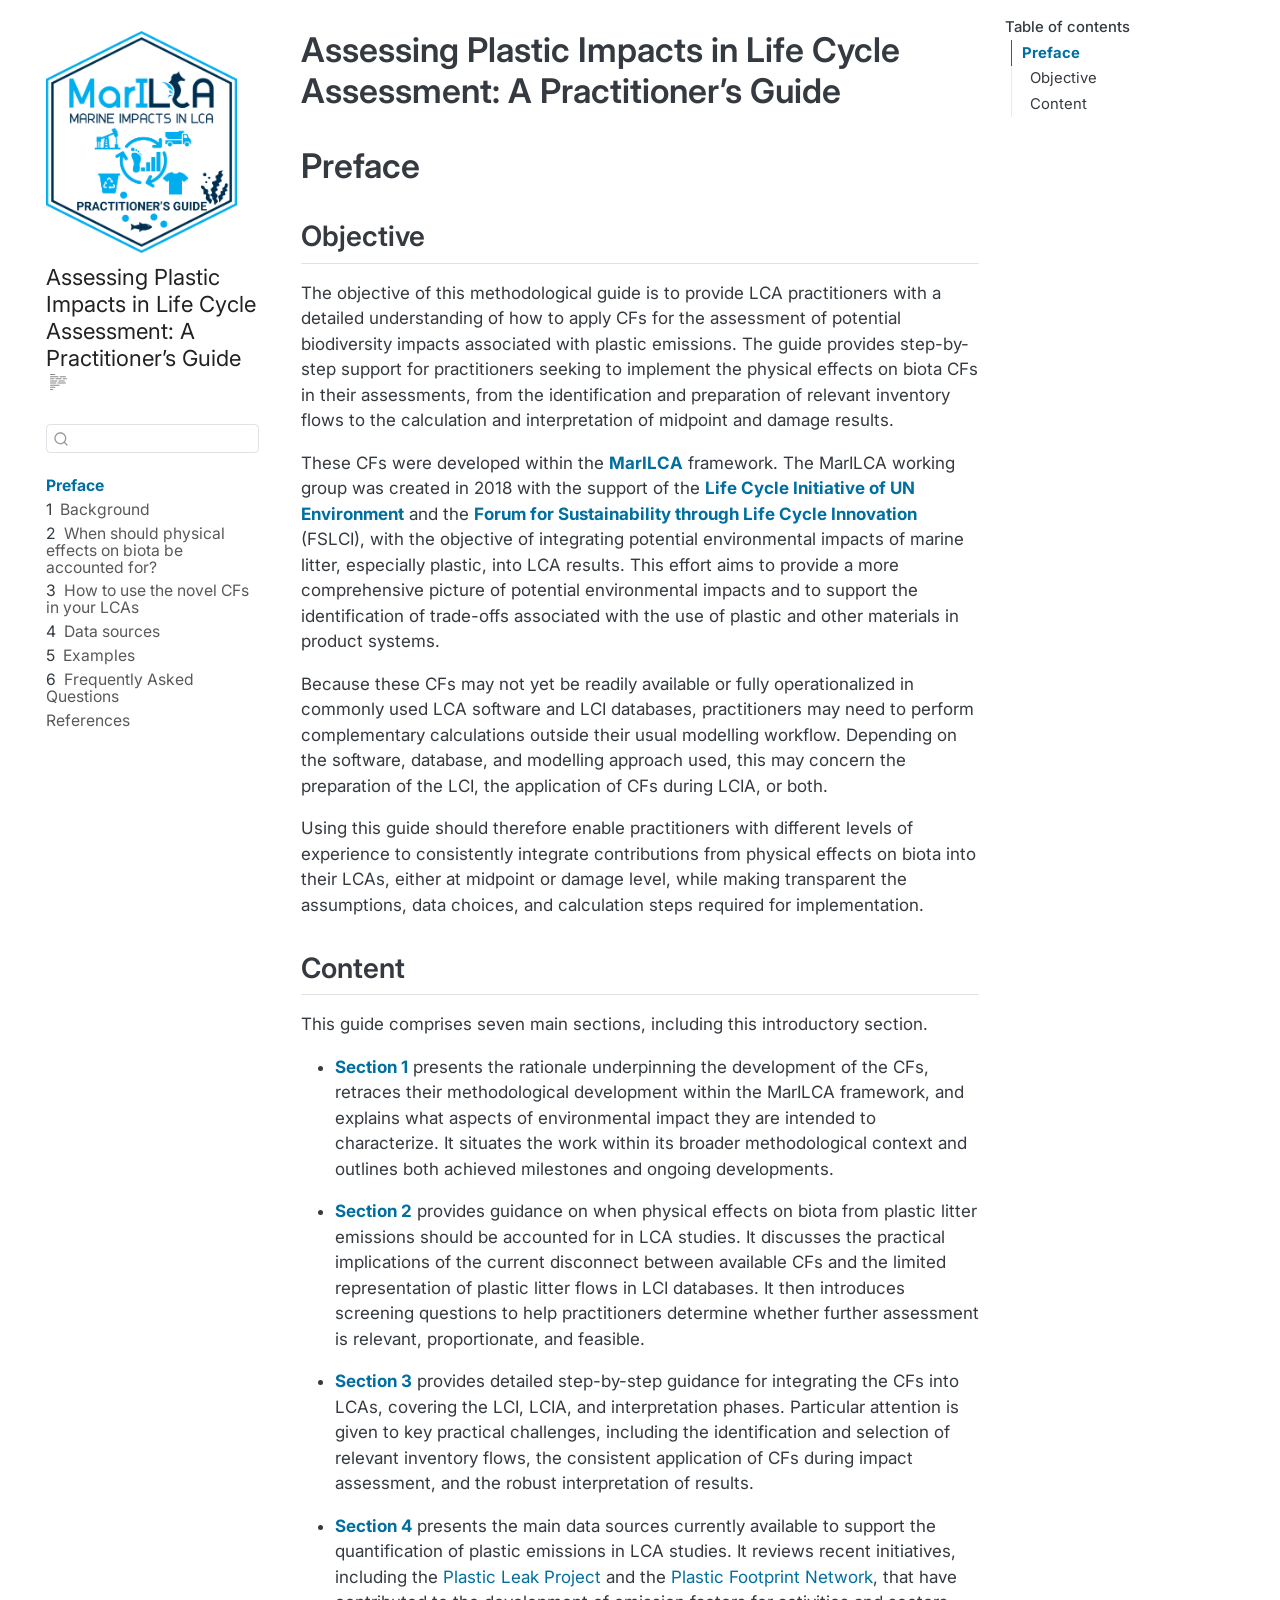
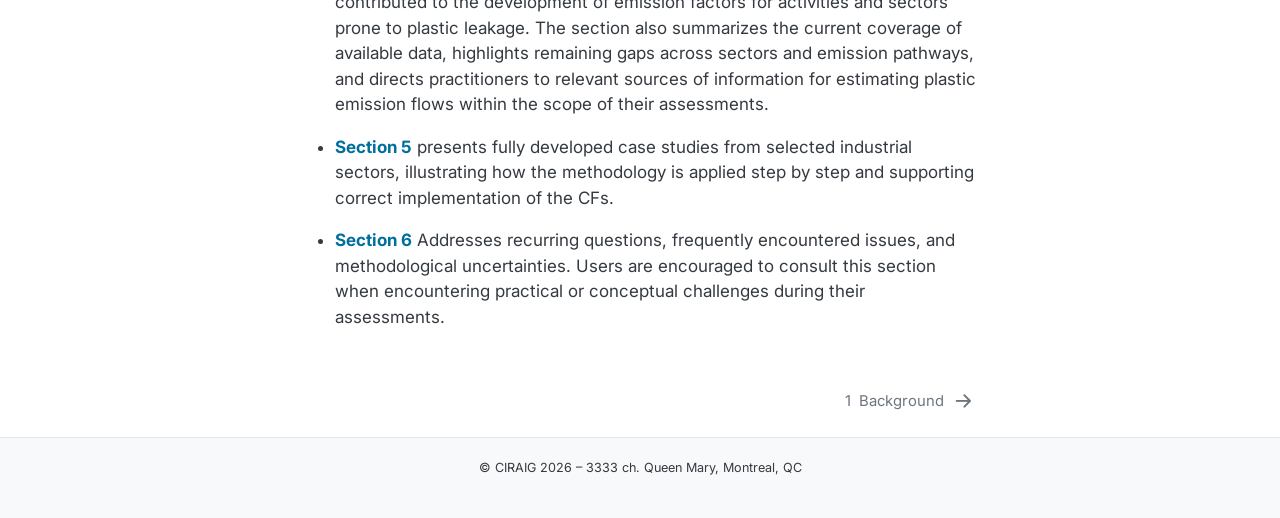
==== docs/index.html @ 3c53a524 "Add docs folder" ====
<!DOCTYPE html>
<html xmlns="http://www.w3.org/1999/xhtml" lang="en" xml:lang="en"><head>

<meta charset="utf-8">
<meta name="generator" content="quarto-1.9.35">

<meta name="viewport" content="width=device-width, initial-scale=1.0, user-scalable=yes">


<title>Assessing Plastic Impacts in Life Cycle Assessment: A Practitioner’s Guide</title>
<style>
/* Default styles provided by pandoc.
** See https://pandoc.org/MANUAL.html#variables-for-html for config info.
*/
code{white-space: pre-wrap;}
span.smallcaps{font-variant: small-caps;}
div.columns{display: flex; gap: min(4vw, 1.5em);}
div.column{flex: auto; overflow-x: auto;}
div.hanging-indent{margin-left: 1.5em; text-indent: -1.5em;}
ul.task-list{list-style: none;}
ul.task-list li input[type="checkbox"] {
  width: 0.8em;
  margin: 0 0.8em 0.2em -1em; /* quarto-specific, see https://github.com/quarto-dev/quarto-cli/issues/4556 */ 
  vertical-align: middle;
}
</style>


<script src="libs/quarto-nav/quarto-nav.js"></script>
<script src="libs/quarto-nav/headroom.min.js"></script>
<script src="libs/clipboard/clipboard.min.js"></script>
<script src="libs/quarto-search/autocomplete.umd.js"></script>
<script src="libs/quarto-search/fuse.min.js"></script>
<script src="libs/quarto-search/quarto-search.js"></script>
<meta name="quarto:offset" content="./">
<link href="./01_background.html" rel="next">
<script src="libs/quarto-html/quarto.js" type="module"></script>
<script src="libs/quarto-html/tabsets/tabsets.js" type="module"></script>
<script src="libs/quarto-html/popper.min.js"></script>
<script src="libs/quarto-html/tippy.umd.min.js"></script>
<script src="libs/quarto-html/anchor.min.js"></script>
<link href="libs/quarto-html/tippy.css" rel="stylesheet">
<link href="libs/quarto-html/quarto-syntax-highlighting-46f66b053e56abd73bb6e954d61a315b.css" rel="stylesheet" id="quarto-text-highlighting-styles">
<script src="libs/bootstrap/bootstrap.min.js"></script>
<link href="libs/bootstrap/bootstrap-icons.css" rel="stylesheet">
<link href="libs/bootstrap/bootstrap-1c9137b7b1c0320e377730bf2be1742e.min.css" rel="stylesheet" append-hash="true" id="quarto-bootstrap" data-mode="light">
<script id="quarto-search-options" type="application/json">{
  "location": "sidebar",
  "copy-button": false,
  "collapse-after": 3,
  "panel-placement": "start",
  "type": "textbox",
  "limit": 50,
  "keyboard-shortcut": [
    "f",
    "/",
    "s"
  ],
  "show-item-context": false,
  "language": {
    "search-no-results-text": "No results",
    "search-matching-documents-text": "matching documents",
    "search-copy-link-title": "Copy link to search",
    "search-hide-matches-text": "Hide additional matches",
    "search-more-match-text": "more match in this document",
    "search-more-matches-text": "more matches in this document",
    "search-clear-button-title": "Clear",
    "search-text-placeholder": "",
    "search-detached-cancel-button-title": "Cancel",
    "search-submit-button-title": "Submit",
    "search-label": "Search"
  }
}</script>
<link rel="stylesheet" href="https://fonts.googleapis.com/css2?family=Material+Symbols+Outlined">


<link rel="stylesheet" href="resources/custom_style.css">
</head>

<body class="nav-sidebar floating quarto-light">

<div id="quarto-search-results"></div>
  <header id="quarto-header" class="headroom fixed-top">
  <nav class="quarto-secondary-nav">
    <div class="container-fluid d-flex">
      <button type="button" class="quarto-btn-toggle btn" data-bs-toggle="collapse" role="button" data-bs-target=".quarto-sidebar-collapse-item" aria-controls="quarto-sidebar" aria-expanded="false" aria-label="Toggle sidebar navigation" onclick="if (window.quartoToggleHeadroom) { window.quartoToggleHeadroom(); }">
        <i class="bi bi-layout-text-sidebar-reverse"></i>
      </button>
        <nav class="quarto-page-breadcrumbs" aria-label="breadcrumb"><ol class="breadcrumb"><li class="breadcrumb-item"><a href="./index.html">Preface</a></li></ol></nav>
        <a class="flex-grow-1" role="navigation" data-bs-toggle="collapse" data-bs-target=".quarto-sidebar-collapse-item" aria-controls="quarto-sidebar" aria-expanded="false" aria-label="Toggle sidebar navigation" onclick="if (window.quartoToggleHeadroom) { window.quartoToggleHeadroom(); }">      
        </a>
      <button type="button" class="btn quarto-search-button" aria-label="Search" onclick="window.quartoOpenSearch();">
        <i class="bi bi-search"></i>
      </button>
    </div>
  </nav>
</header>
<!-- content -->
<div id="quarto-content" class="quarto-container page-columns page-rows-contents page-layout-article">
<!-- sidebar -->
  <nav id="quarto-sidebar" class="sidebar collapse collapse-horizontal quarto-sidebar-collapse-item sidebar-navigation floating overflow-auto">
    <div class="pt-lg-2 mt-2 text-left sidebar-header sidebar-header-stacked">
      <a href="./index.html" class="sidebar-logo-link">
      <img src="././resources/figures/guide_logo.png" alt="" class="sidebar-logo light-content py-0 d-lg-inline d-none">
      <img src="././resources/figures/guide_logo.png" alt="" class="sidebar-logo dark-content py-0 d-lg-inline d-none">
      </a>
    <div class="sidebar-title mb-0 py-0">
      <a href="./">Assessing Plastic Impacts in Life Cycle Assessment: A Practitioner’s Guide</a> 
        <div class="sidebar-tools-main">
  <a href="" class="quarto-reader-toggle quarto-navigation-tool px-1" onclick="window.quartoToggleReader(); return false;" title="Toggle reader mode">
  <div class="quarto-reader-toggle-btn">
  <i class="bi"></i>
  </div>
</a>
</div>
    </div>
      </div>
        <div class="mt-2 flex-shrink-0 align-items-center">
        <div class="sidebar-search">
        <div id="quarto-search" class="" title="Search"></div>
        </div>
        </div>
    <div class="sidebar-menu-container"> 
    <ul class="list-unstyled mt-1">
        <li class="sidebar-item">
  <div class="sidebar-item-container"> 
  <a href="./index.html" class="sidebar-item-text sidebar-link active">
 <span class="menu-text">Preface</span></a>
  </div>
</li>
        <li class="sidebar-item">
  <div class="sidebar-item-container"> 
  <a href="./01_background.html" class="sidebar-item-text sidebar-link">
 <span class="menu-text"><span class="chapter-number">1</span>&nbsp; <span class="chapter-title">Background</span></span></a>
  </div>
</li>
        <li class="sidebar-item">
  <div class="sidebar-item-container"> 
  <a href="./02_physical-effects-on-biota-decision.html" class="sidebar-item-text sidebar-link">
 <span class="menu-text"><span class="chapter-number">2</span>&nbsp; <span class="chapter-title">When should physical effects on biota be accounted for?</span></span></a>
  </div>
</li>
        <li class="sidebar-item">
  <div class="sidebar-item-container"> 
  <a href="./03_applying-cfs-in-lca.html" class="sidebar-item-text sidebar-link">
 <span class="menu-text"><span class="chapter-number">3</span>&nbsp; <span class="chapter-title">How to use the novel CFs in your LCAs</span></span></a>
  </div>
</li>
        <li class="sidebar-item">
  <div class="sidebar-item-container"> 
  <a href="./04_data_sources.html" class="sidebar-item-text sidebar-link">
 <span class="menu-text"><span class="chapter-number">4</span>&nbsp; <span class="chapter-title">Data sources</span></span></a>
  </div>
</li>
        <li class="sidebar-item">
  <div class="sidebar-item-container"> 
  <a href="./05_examples.html" class="sidebar-item-text sidebar-link">
 <span class="menu-text"><span class="chapter-number">5</span>&nbsp; <span class="chapter-title">Examples</span></span></a>
  </div>
</li>
        <li class="sidebar-item">
  <div class="sidebar-item-container"> 
  <a href="./06_faq.html" class="sidebar-item-text sidebar-link">
 <span class="menu-text"><span class="chapter-number">6</span>&nbsp; <span class="chapter-title">Frequently Asked Questions</span></span></a>
  </div>
</li>
        <li class="sidebar-item">
  <div class="sidebar-item-container"> 
  <a href="./references.html" class="sidebar-item-text sidebar-link">
 <span class="menu-text">References</span></a>
  </div>
</li>
    </ul>
    </div>
</nav>
<div id="quarto-sidebar-glass" class="quarto-sidebar-collapse-item" data-bs-toggle="collapse" data-bs-target=".quarto-sidebar-collapse-item"></div>
<!-- margin-sidebar -->
    <div id="quarto-margin-sidebar" class="sidebar margin-sidebar">
        <nav id="TOC" role="doc-toc" class="toc-active">
    <h2 id="toc-title">Table of contents</h2>
   
  <ul>
  <li><a href="#preface" id="toc-preface" class="nav-link active" data-scroll-target="#preface">Preface</a>
  <ul>
  <li><a href="#objective" id="toc-objective" class="nav-link" data-scroll-target="#objective">Objective</a></li>
  <li><a href="#content" id="toc-content" class="nav-link" data-scroll-target="#content">Content</a></li>
  </ul></li>
  </ul>
</nav>
    </div>
<!-- main -->
<main class="content" id="quarto-document-content">

<header id="title-block-header" class="quarto-title-block default">
<div class="quarto-title">
<h1 class="title">Assessing Plastic Impacts in Life Cycle Assessment: A Practitioner’s Guide</h1>
</div>



<div class="quarto-title-meta">

    
  
    
  </div>
  


</header>


<section id="preface" class="level1 unnumbered">
<h1 class="unnumbered">Preface</h1>
<section id="objective" class="level2 unnumbered">
<h2 class="unnumbered anchored" data-anchor-id="objective">Objective</h2>
<p>The objective of this methodological guide is to provide LCA practitioners with a detailed understanding of how to apply CFs for the assessment of potential biodiversity impacts associated with plastic emissions. The guide provides step-by-step support for practitioners seeking to implement the physical effects on biota CFs in their assessments, from the identification and preparation of relevant inventory flows to the calculation and interpretation of midpoint and damage results.</p>
<p>These CFs were developed within the <a href="https://marilca.org/" target="_blank"><strong>MarILCA</strong></a> framework. The MarILCA working group was created in 2018 with the support of the <a href="https://www.lifecycleinitiative.org/" target="_blank"><strong>Life Cycle Initiative of UN Environment</strong></a> and the <a href="https://fslci.org/" target="_blank"><strong>Forum for Sustainability through Life Cycle Innovation</strong></a> (FSLCI), with the objective of integrating potential environmental impacts of marine litter, especially plastic, into LCA results. This effort aims to provide a more comprehensive picture of potential environmental impacts and to support the identification of trade-offs associated with the use of plastic and other materials in product systems.</p>
<p>Because these CFs may not yet be readily available or fully operationalized in commonly used LCA software and LCI databases, practitioners may need to perform complementary calculations outside their usual modelling workflow. Depending on the software, database, and modelling approach used, this may concern the preparation of the LCI, the application of CFs during LCIA, or both.</p>
<p>Using this guide should therefore enable practitioners with different levels of experience to consistently integrate contributions from physical effects on biota into their LCAs, either at midpoint or damage level, while making transparent the assumptions, data choices, and calculation steps required for implementation.</p>
</section>
<section id="content" class="level2 unnumbered">
<h2 class="unnumbered anchored" data-anchor-id="content">Content</h2>
<p>This guide comprises seven main sections, including this introductory section.</p>
<ul>
<li><p><a href="./01_background.html#sec-background-main"><strong>Section 1</strong></a> presents the rationale underpinning the development of the CFs, retraces their methodological development within the MarILCA framework, and explains what aspects of environmental impact they are intended to characterize. It situates the work within its broader methodological context and outlines both achieved milestones and ongoing developments.</p></li>
<li><p><a href="./02_physical-effects-on-biota-decision.html#sec-cf-decision-tree"><strong>Section 2</strong></a> provides guidance on when physical effects on biota from plastic litter emissions should be accounted for in LCA studies. It discusses the practical implications of the current disconnect between available CFs and the limited representation of plastic litter flows in LCI databases. It then introduces screening questions to help practitioners determine whether further assessment is relevant, proportionate, and feasible.</p></li>
<li><p><a href="./03_applying-cfs-in-lca.html#sec-using-cfs"><strong>Section 3</strong></a> provides detailed step-by-step guidance for integrating the CFs into LCAs, covering the LCI, LCIA, and interpretation phases. Particular attention is given to key practical challenges, including the identification and selection of relevant inventory flows, the consistent application of CFs during impact assessment, and the robust interpretation of results.</p></li>
<li><p><a href="./04_data_sources.html#sec-data-sources"><strong>Section 4</strong></a> presents the main data sources currently available to support the quantification of plastic emissions in LCA studies. It reviews recent initiatives, including the <a href="https://quantis.com/services-solutions/consortium-building-and-management/plastic-leakage-project/" target="_blank">Plastic Leak Project</a> and the <a href="https://www.plasticfootprint.earth/" target="_blank">Plastic Footprint Network</a>, that have contributed to the development of emission factors for activities and sectors prone to plastic leakage. The section also summarizes the current coverage of available data, highlights remaining gaps across sectors and emission pathways, and directs practitioners to relevant sources of information for estimating plastic emission flows within the scope of their assessments.</p></li>
<li><p><a href="./05_examples.html#sec-examples"><strong>Section 5</strong></a> presents fully developed case studies from selected industrial sectors, illustrating how the methodology is applied step by step and supporting correct implementation of the CFs.</p></li>
<li><p><a href="./06_faq.html#sec-faq"><strong>Section 6</strong></a> Addresses recurring questions, frequently encountered issues, and methodological uncertainties. Users are encouraged to consult this section when encountering practical or conceptual challenges during their assessments.</p></li>
</ul>


</section>
</section>

</main> <!-- /main -->
<script id="quarto-html-after-body" type="application/javascript">
  window.document.addEventListener("DOMContentLoaded", function (event) {
    const icon = "";
    const anchorJS = new window.AnchorJS();
    anchorJS.options = {
      placement: 'right',
      icon: icon
    };
    anchorJS.add('.anchored');
    const isCodeAnnotation = (el) => {
      for (const clz of el.classList) {
        if (clz.startsWith('code-annotation-')) {                     
          return true;
        }
      }
      return false;
    }
    const onCopySuccess = function(e) {
      // button target
      const button = e.trigger;
      // don't keep focus
      button.blur();
      // flash "checked"
      button.classList.add('code-copy-button-checked');
      var currentTitle = button.getAttribute("title");
      button.setAttribute("title", "Copied!");
      let tooltip;
      if (window.bootstrap) {
        button.setAttribute("data-bs-toggle", "tooltip");
        button.setAttribute("data-bs-placement", "left");
        button.setAttribute("data-bs-title", "Copied!");
        tooltip = new bootstrap.Tooltip(button, 
          { trigger: "manual", 
            customClass: "code-copy-button-tooltip",
            offset: [0, -8]});
        tooltip.show();    
      }
      setTimeout(function() {
        if (tooltip) {
          tooltip.hide();
          button.removeAttribute("data-bs-title");
          button.removeAttribute("data-bs-toggle");
          button.removeAttribute("data-bs-placement");
        }
        button.setAttribute("title", currentTitle);
        button.classList.remove('code-copy-button-checked');
      }, 1000);
      // clear code selection
      e.clearSelection();
    }
    const getTextToCopy = function(trigger) {
      const outerScaffold = trigger.parentElement.cloneNode(true);
      const codeEl = outerScaffold.querySelector('code');
      for (const childEl of codeEl.children) {
        if (isCodeAnnotation(childEl)) {
          childEl.remove();
        }
      }
      return codeEl.innerText;
    }
    const clipboard = new window.ClipboardJS('.code-copy-button:not([data-in-quarto-modal])', {
      text: getTextToCopy
    });
    clipboard.on('success', onCopySuccess);
    if (window.document.getElementById('quarto-embedded-source-code-modal')) {
      const clipboardModal = new window.ClipboardJS('.code-copy-button[data-in-quarto-modal]', {
        text: getTextToCopy,
        container: window.document.getElementById('quarto-embedded-source-code-modal')
      });
      clipboardModal.on('success', onCopySuccess);
    }
      var localhostRegex = new RegExp(/^(?:http|https):\/\/localhost\:?[0-9]*\//);
      var mailtoRegex = new RegExp(/^mailto:/);
        var filterRegex = new RegExp('/' + window.location.host + '/');
      var isInternal = (href) => {
          return filterRegex.test(href) || localhostRegex.test(href) || mailtoRegex.test(href);
      }
      // Inspect non-navigation links and adorn them if external
     var links = window.document.querySelectorAll('a[href]:not(.nav-link):not(.navbar-brand):not(.toc-action):not(.sidebar-link):not(.sidebar-item-toggle):not(.pagination-link):not(.no-external):not([aria-hidden]):not(.dropdown-item):not(.quarto-navigation-tool):not(.about-link)');
      for (var i=0; i<links.length; i++) {
        const link = links[i];
        if (!isInternal(link.href)) {
          // undo the damage that might have been done by quarto-nav.js in the case of
          // links that we want to consider external
          if (link.dataset.originalHref !== undefined) {
            link.href = link.dataset.originalHref;
          }
        }
      }
    function tippyHover(el, contentFn, onTriggerFn, onUntriggerFn) {
      const config = {
        allowHTML: true,
        maxWidth: 500,
        delay: 100,
        arrow: false,
        appendTo: function(el) {
            return el.parentElement;
        },
        interactive: true,
        interactiveBorder: 10,
        theme: 'quarto',
        placement: 'bottom-start',
      };
      if (contentFn) {
        config.content = contentFn;
      }
      if (onTriggerFn) {
        config.onTrigger = onTriggerFn;
      }
      if (onUntriggerFn) {
        config.onUntrigger = onUntriggerFn;
      }
      window.tippy(el, config); 
    }
    const noterefs = window.document.querySelectorAll('a[role="doc-noteref"]');
    for (var i=0; i<noterefs.length; i++) {
      const ref = noterefs[i];
      tippyHover(ref, function() {
        // use id or data attribute instead here
        let href = ref.getAttribute('data-footnote-href') || ref.getAttribute('href');
        try { href = new URL(href).hash; } catch {}
        const id = href.replace(/^#\/?/, "");
        const note = window.document.getElementById(id);
        if (note) {
          return note.innerHTML;
        } else {
          return "";
        }
      });
    }
    const xrefs = window.document.querySelectorAll('a.quarto-xref');
    const processXRef = (id, note) => {
      // Strip column container classes
      const stripColumnClz = (el) => {
        el.classList.remove("page-full", "page-columns");
        if (el.children) {
          for (const child of el.children) {
            stripColumnClz(child);
          }
        }
      }
      stripColumnClz(note)
      if (id === null || id.startsWith('sec-')) {
        // Special case sections, only their first couple elements
        const container = document.createElement("div");
        if (note.children && note.children.length > 2) {
          container.appendChild(note.children[0].cloneNode(true));
          for (let i = 1; i < note.children.length; i++) {
            const child = note.children[i];
            if (child.tagName === "P" && child.innerText === "") {
              continue;
            } else {
              container.appendChild(child.cloneNode(true));
              break;
            }
          }
          if (window.Quarto?.typesetMath) {
            window.Quarto.typesetMath(container);
          }
          return container.innerHTML
        } else {
          if (window.Quarto?.typesetMath) {
            window.Quarto.typesetMath(note);
          }
          return note.innerHTML;
        }
      } else {
        // Remove any anchor links if they are present
        const anchorLink = note.querySelector('a.anchorjs-link');
        if (anchorLink) {
          anchorLink.remove();
        }
        if (window.Quarto?.typesetMath) {
          window.Quarto.typesetMath(note);
        }
        if (note.classList.contains("callout")) {
          return note.outerHTML;
        } else {
          return note.innerHTML;
        }
      }
    }
    for (var i=0; i<xrefs.length; i++) {
      const xref = xrefs[i];
      tippyHover(xref, undefined, function(instance) {
        instance.disable();
        let url = xref.getAttribute('href');
        let hash = undefined; 
        if (url.startsWith('#')) {
          hash = url;
        } else {
          try { hash = new URL(url).hash; } catch {}
        }
        if (hash) {
          const id = hash.replace(/^#\/?/, "");
          const note = window.document.getElementById(id);
          if (note !== null) {
            try {
              const html = processXRef(id, note.cloneNode(true));
              instance.setContent(html);
            } finally {
              instance.enable();
              instance.show();
            }
          } else {
            // See if we can fetch this
            fetch(url.split('#')[0])
            .then(res => res.text())
            .then(html => {
              const parser = new DOMParser();
              const htmlDoc = parser.parseFromString(html, "text/html");
              const note = htmlDoc.getElementById(id);
              if (note !== null) {
                const html = processXRef(id, note);
                instance.setContent(html);
              } 
            }).finally(() => {
              instance.enable();
              instance.show();
            });
          }
        } else {
          // See if we can fetch a full url (with no hash to target)
          // This is a special case and we should probably do some content thinning / targeting
          fetch(url)
          .then(res => res.text())
          .then(html => {
            const parser = new DOMParser();
            const htmlDoc = parser.parseFromString(html, "text/html");
            const note = htmlDoc.querySelector('main.content');
            if (note !== null) {
              // This should only happen for chapter cross references
              // (since there is no id in the URL)
              // remove the first header
              if (note.children.length > 0 && note.children[0].tagName === "HEADER") {
                note.children[0].remove();
              }
              const html = processXRef(null, note);
              instance.setContent(html);
            } 
          }).finally(() => {
            instance.enable();
            instance.show();
          });
        }
      }, function(instance) {
      });
    }
        let selectedAnnoteEl;
        const selectorForAnnotation = ( cell, annotation) => {
          let cellAttr = 'data-code-cell="' + cell + '"';
          let lineAttr = 'data-code-annotation="' +  annotation + '"';
          const selector = 'span[' + cellAttr + '][' + lineAttr + ']';
          return selector;
        }
        const selectCodeLines = (annoteEl) => {
          const doc = window.document;
          const targetCell = annoteEl.getAttribute("data-target-cell");
          const targetAnnotation = annoteEl.getAttribute("data-target-annotation");
          const annoteSpan = window.document.querySelector(selectorForAnnotation(targetCell, targetAnnotation));
          const lines = annoteSpan.getAttribute("data-code-lines").split(",");
          const lineIds = lines.map((line) => {
            return targetCell + "-" + line;
          })
          let top = null;
          let height = null;
          let parent = null;
          if (lineIds.length > 0) {
              //compute the position of the single el (top and bottom and make a div)
              const el = window.document.getElementById(lineIds[0]);
              top = el.offsetTop;
              height = el.offsetHeight;
              parent = el.parentElement.parentElement;
            if (lineIds.length > 1) {
              const lastEl = window.document.getElementById(lineIds[lineIds.length - 1]);
              const bottom = lastEl.offsetTop + lastEl.offsetHeight;
              height = bottom - top;
            }
            if (top !== null && height !== null && parent !== null) {
              // cook up a div (if necessary) and position it 
              let div = window.document.getElementById("code-annotation-line-highlight");
              if (div === null) {
                div = window.document.createElement("div");
                div.setAttribute("id", "code-annotation-line-highlight");
                div.style.position = 'absolute';
                parent.appendChild(div);
              }
              div.style.top = top - 2 + "px";
              div.style.height = height + 4 + "px";
              div.style.left = 0;
              let gutterDiv = window.document.getElementById("code-annotation-line-highlight-gutter");
              if (gutterDiv === null) {
                gutterDiv = window.document.createElement("div");
                gutterDiv.setAttribute("id", "code-annotation-line-highlight-gutter");
                gutterDiv.style.position = 'absolute';
                const codeCell = window.document.getElementById(targetCell);
                const gutter = codeCell.querySelector('.code-annotation-gutter');
                gutter.appendChild(gutterDiv);
              }
              gutterDiv.style.top = top - 2 + "px";
              gutterDiv.style.height = height + 4 + "px";
            }
            selectedAnnoteEl = annoteEl;
          }
        };
        const unselectCodeLines = () => {
          const elementsIds = ["code-annotation-line-highlight", "code-annotation-line-highlight-gutter"];
          elementsIds.forEach((elId) => {
            const div = window.document.getElementById(elId);
            if (div) {
              div.remove();
            }
          });
          selectedAnnoteEl = undefined;
        };
          // Handle positioning of the toggle
      window.addEventListener(
        "resize",
        throttle(() => {
          elRect = undefined;
          if (selectedAnnoteEl) {
            selectCodeLines(selectedAnnoteEl);
          }
        }, 10)
      );
      function throttle(fn, ms) {
      let throttle = false;
      let timer;
        return (...args) => {
          if(!throttle) { // first call gets through
              fn.apply(this, args);
              throttle = true;
          } else { // all the others get throttled
              if(timer) clearTimeout(timer); // cancel #2
              timer = setTimeout(() => {
                fn.apply(this, args);
                timer = throttle = false;
              }, ms);
          }
        };
      }
        // Attach click handler to the DT
        const annoteDls = window.document.querySelectorAll('dt[data-target-cell]');
        for (const annoteDlNode of annoteDls) {
          annoteDlNode.addEventListener('click', (event) => {
            const clickedEl = event.target;
            if (clickedEl !== selectedAnnoteEl) {
              unselectCodeLines();
              const activeEl = window.document.querySelector('dt[data-target-cell].code-annotation-active');
              if (activeEl) {
                activeEl.classList.remove('code-annotation-active');
              }
              selectCodeLines(clickedEl);
              clickedEl.classList.add('code-annotation-active');
            } else {
              // Unselect the line
              unselectCodeLines();
              clickedEl.classList.remove('code-annotation-active');
            }
          });
        }
    const findCites = (el) => {
      const parentEl = el.parentElement;
      if (parentEl) {
        const cites = parentEl.dataset.cites;
        if (cites) {
          return {
            el,
            cites: cites.split(' ')
          };
        } else {
          return findCites(el.parentElement)
        }
      } else {
        return undefined;
      }
    };
    var bibliorefs = window.document.querySelectorAll('a[role="doc-biblioref"]');
    for (var i=0; i<bibliorefs.length; i++) {
      const ref = bibliorefs[i];
      const citeInfo = findCites(ref);
      if (citeInfo) {
        tippyHover(citeInfo.el, function() {
          var popup = window.document.createElement('div');
          citeInfo.cites.forEach(function(cite) {
            var citeDiv = window.document.createElement('div');
            citeDiv.classList.add('hanging-indent');
            citeDiv.classList.add('csl-entry');
            var biblioDiv = window.document.getElementById('ref-' + cite);
            if (biblioDiv) {
              citeDiv.innerHTML = biblioDiv.innerHTML;
            }
            popup.appendChild(citeDiv);
          });
          return popup.innerHTML;
        });
      }
    }
  });
  </script>
<nav class="page-navigation">
  <div class="nav-page nav-page-previous">
  </div>
  <div class="nav-page nav-page-next">
      <a href="./01_background.html" class="pagination-link" aria-label="Background">
        <span class="nav-page-text"><span class="chapter-number">1</span>&nbsp; <span class="chapter-title">Background</span></span> <i class="bi bi-arrow-right-short"></i>
      </a>
  </div>
</nav>
</div> <!-- /content -->
<footer class="footer">
  <div class="nav-footer">
    <div class="nav-footer-left">
      &nbsp;
    </div>   
    <div class="nav-footer-center">
<p>© CIRAIG 2026 – 3333 ch.&nbsp;Queen Mary, Montreal, QC</p>
</div>
    <div class="nav-footer-right">
      &nbsp;
    </div>
  </div>
</footer>




</body></html>
---- docs/libs/quarto-html/tippy.css ----
.tippy-box[data-animation=fade][data-state=hidden]{opacity:0}[data-tippy-root]{max-width:calc(100vw - 10px)}.tippy-box{position:relative;background-color:#333;color:#fff;border-radius:4px;font-size:14px;line-height:1.4;white-space:normal;outline:0;transition-property:transform,visibility,opacity}.tippy-box[data-placement^=top]>.tippy-arrow{bottom:0}.tippy-box[data-placement^=top]>.tippy-arrow:before{bottom:-7px;left:0;border-width:8px 8px 0;border-top-color:initial;transform-origin:center top}.tippy-box[data-placement^=bottom]>.tippy-arrow{top:0}.tippy-box[data-placement^=bottom]>.tippy-arrow:before{top:-7px;left:0;border-width:0 8px 8px;border-bottom-color:initial;transform-origin:center bottom}.tippy-box[data-placement^=left]>.tippy-arrow{right:0}.tippy-box[data-placement^=left]>.tippy-arrow:before{border-width:8px 0 8px 8px;border-left-color:initial;right:-7px;transform-origin:center left}.tippy-box[data-placement^=right]>.tippy-arrow{left:0}.tippy-box[data-placement^=right]>.tippy-arrow:before{left:-7px;border-width:8px 8px 8px 0;border-right-color:initial;transform-origin:center right}.tippy-box[data-inertia][data-state=visible]{transition-timing-function:cubic-bezier(.54,1.5,.38,1.11)}.tippy-arrow{width:16px;height:16px;color:#333}.tippy-arrow:before{content:"";position:absolute;border-color:transparent;border-style:solid}.tippy-content{position:relative;padding:5px 9px;z-index:1}
---- docs/libs/quarto-html/quarto-syntax-highlighting-46f66b053e56abd73bb6e954d61a315b.css ----
/* quarto syntax highlight colors */
:root {
  --quarto-hl-ot-color: #003B4F;
  --quarto-hl-at-color: #657422;
  --quarto-hl-ss-color: #20794D;
  --quarto-hl-an-color: #5E5E5E;
  --quarto-hl-fu-color: #4758AB;
  --quarto-hl-st-color: #20794D;
  --quarto-hl-cf-color: #003B4F;
  --quarto-hl-op-color: #5E5E5E;
  --quarto-hl-er-color: #AD0000;
  --quarto-hl-bn-color: #AD0000;
  --quarto-hl-al-color: #AD0000;
  --quarto-hl-va-color: #111111;
  --quarto-hl-bu-color: inherit;
  --quarto-hl-ex-color: inherit;
  --quarto-hl-pp-color: #AD0000;
  --quarto-hl-in-color: #5E5E5E;
  --quarto-hl-vs-color: #20794D;
  --quarto-hl-wa-color: #5E5E5E;
  --quarto-hl-do-color: #5E5E5E;
  --quarto-hl-im-color: #00769E;
  --quarto-hl-ch-color: #20794D;
  --quarto-hl-dt-color: #AD0000;
  --quarto-hl-fl-color: #AD0000;
  --quarto-hl-co-color: #5E5E5E;
  --quarto-hl-cv-color: #5E5E5E;
  --quarto-hl-cn-color: #8f5902;
  --quarto-hl-sc-color: #5E5E5E;
  --quarto-hl-dv-color: #AD0000;
  --quarto-hl-kw-color: #003B4F;
}

/* other quarto variables */
:root {
  --quarto-font-monospace: SFMono-Regular, Menlo, Monaco, Consolas, "Liberation Mono", "Courier New", monospace;
}

/* syntax highlight based on Pandoc's rules */
pre > code.sourceCode > span {
  color: #003B4F;
}

code.sourceCode > span {
  color: #003B4F;
}

div.sourceCode,
div.sourceCode pre.sourceCode {
  color: #003B4F;
}

/* Normal */
code span {
  color: #003B4F;
}

/* Alert */
code span.al {
  color: #AD0000;
  font-style: inherit;
}

/* Annotation */
code span.an {
  color: #5E5E5E;
  font-style: inherit;
}

/* Attribute */
code span.at {
  color: #657422;
  font-style: inherit;
}

/* BaseN */
code span.bn {
  color: #AD0000;
  font-style: inherit;
}

/* BuiltIn */
code span.bu {
  font-style: inherit;
}

/* ControlFlow */
code span.cf {
  color: #003B4F;
  font-weight: bold;
  font-style: inherit;
}

/* Char */
code span.ch {
  color: #20794D;
  font-style: inherit;
}

/* Constant */
code span.cn {
  color: #8f5902;
  font-style: inherit;
}

/* Comment */
code span.co {
  color: #5E5E5E;
  font-style: inherit;
}

/* CommentVar */
code span.cv {
  color: #5E5E5E;
  font-style: italic;
}

/* Documentation */
code span.do {
  color: #5E5E5E;
  font-style: italic;
}

/* DataType */
code span.dt {
  color: #AD0000;
  font-style: inherit;
}

/* DecVal */
code span.dv {
  color: #AD0000;
  font-style: inherit;
}

/* Error */
code span.er {
  color: #AD0000;
  font-style: inherit;
}

/* Extension */
code span.ex {
  font-style: inherit;
}

/* Float */
code span.fl {
  color: #AD0000;
  font-style: inherit;
}

/* Function */
code span.fu {
  color: #4758AB;
  font-style: inherit;
}

/* Import */
code span.im {
  color: #00769E;
  font-style: inherit;
}

/* Information */
code span.in {
  color: #5E5E5E;
  font-style: inherit;
}

/* Keyword */
code span.kw {
  color: #003B4F;
  font-weight: bold;
  font-style: inherit;
}

/* Operator */
code span.op {
  color: #5E5E5E;
  font-style: inherit;
}

/* Other */
code span.ot {
  color: #003B4F;
  font-style: inherit;
}

/* Preprocessor */
code span.pp {
  color: #AD0000;
  font-style: inherit;
}

/* SpecialChar */
code span.sc {
  color: #5E5E5E;
  font-style: inherit;
}

/* SpecialString */
code span.ss {
  color: #20794D;
  font-style: inherit;
}

/* String */
code span.st {
  color: #20794D;
  font-style: inherit;
}

/* Variable */
code span.va {
  color: #111111;
  font-style: inherit;
}

/* VerbatimString */
code span.vs {
  color: #20794D;
  font-style: inherit;
}

/* Warning */
code span.wa {
  color: #5E5E5E;
  font-style: italic;
}

.prevent-inlining {
  content: "</";
}

/*# sourceMappingURL=5022ed312398f59a55adce476d7327af.css.map */
---- docs/resources/custom_style.css ----
@import url("https://fonts.googleapis.com/css2?family=Inter:wght@400;700&display=swap");

:root {
  /* crg accents */
  --primary: #006f9f;
  --orange-crg: #fa961e;
  --teal-crg: #00a1c0;
  --green-crg: #0bac43;
  --red-crg: #b91e32;
  --yellow-crg: #fdda64;
  --dark-blue-crg: #005379;
  --clear-teal-crg: rgba(0, 161, 192, 0.2);
  --clear-red-crg: rgba(185, 30, 50, 0.2);
  --clear-orange-crg: rgba(250, 150, 30, 0.2);
  --clear-green-crg: rgba(11, 172, 67, 0.2);
  --muted: #222222;
  --color-1: #0bac43; /* green */
  --color-2: #7ac142; /* yellow-green */
  --color-3: #fa961e; /* orange */
  --color-4: #e55c2b; /* reddish-orange */
  --color-5: #b91e32; /* red */
  --text-light: #fff;
  --text-dark: #111;
  --font-size-root: 18px;
}

body {
  font-family:
    "Inter",
    -apple-system,
    BlinkMacSystemFont,
    "Segoe UI",
    Roboto,
    sans-serif;
}

.sidebar-title {
  color: #222222;
}

.sidebar-scrolling {
  overflow-y: hidden !important;
}

div.sidebar-item-container .active {
  font-weight: bold;
  color: var(--primary);
}

/* Non-active tabs */
.nav-tabs .nav-link {
  color: #595959;
  font-size: 1.15em;
  vertical-align: middle;
}

/* Change color of the active tab */
.nav-tabs .nav-link.active {
  color: var(--primary) !important;
  font-size: 1.15em;
  vertical-align: middle;
  font-weight: bold;
}

.sidebar nav[role="doc-toc"] ul > li > a:hover,
.sidebar nav[role="doc-toc"] ul > li > ul > li > a:hover {
  color: var(--primary) !important;
}

.sidebar nav[role="doc-toc"] ul > li > a.active,
.sidebar nav[role="doc-toc"] ul > li > ul > li > a.active {
  font-weight: bold;
  color: var(--primary) !important;
  border-left: 1px solid var(--primary) !important;
}

code {
  color: var(--dark-blue-crg);
}

a {
  text-decoration: none;
  color: var(--primary);
}

a:hover {
  color: var(--green-crg);
}

.important-text {
  font-size: 1.15em;
  vertical-align: middle;
}

.nav-footer {
  color: #343a40;
  background-color: #f8f9fa;
  border-top: 1px solid #e6e6e6;
  padding-top: 1.25rem;
  padding-bottom: 1.25rem;
  font-size: 0.9rem;
}

div.callout-note.callout {
  border-left-color: var(--teal-crg) !important;
}

div.callout-tip.callout {
  border-left-color: var(--green-crg) !important;
}

.nav-page a:hover {
  color: var(--primary) !important;
}

/*Specific elements*/

/* Specific table styling */
.table-uncertainty-sensitivity {
  width: 100%;
  border-collapse: collapse;
  margin: clamp(8px, 2vw, 20px) 0;
}

/* Column sizing via colgroup (optional – some browsers ignore it for styling) */
.table-uncertainty-sensitivity colgroup col:nth-child(1) {
  width: 40%;
}
.table-uncertainty-sensitivity colgroup col:nth-child(2) {
  width: 20%;
}
.table-uncertainty-sensitivity colgroup col:nth-child(3) {
  width: 40%;
}

/* Text alignment per column */
.table-uncertainty-sensitivity tr td:nth-child(1),
.table-uncertainty-sensitivity tr th:nth-child(1) {
  text-align: right;
}

.table-uncertainty-sensitivity tr td:nth-child(2),
.table-uncertainty-sensitivity tr th:nth-child(2) {
  text-align: center;
}

.table-uncertainty-sensitivity tr td:nth-child(3),
.table-uncertainty-sensitivity tr th:nth-child(3) {
  text-align: left;
}

/* Row hover effect for better readability */
.table-uncertainty-sensitivity tbody tr:hover {
  background: #f5faff;
}

/* Pedigree matrix */
.table-pedigree {
  font-size: 0.8em !important;
}

.table-pedigree thead th {
  border: 1px solid #bbb;
  padding: 0.5em;
  background: #f9f9f9;
  text-align: center;
}
.table-pedigree thead th:first-child {
  text-align: left;
  background: #f9f9f9;
}

.table-pedigree tbody td {
  border: 1px solid #bbb;
  padding: 0.75em 0.5em;
  vertical-align: top;
  line-height: 1.3;
}

.table-pedigree tbody td:first-child {
  background: #f9f9f9;
  text-align: left;
}

/* Hover colors for columns 2-6 */
.table-pedigree tbody tr td:nth-child(2):hover {
  background-color: var(--color-1);
  color: var(--text-light);
}
.table-pedigree tbody tr td:nth-child(3):hover {
  background-color: var(--color-2);
  color: var(--text-dark);
}
.table-pedigree tbody tr td:nth-child(4):hover {
  background-color: var(--color-3);
  color: var(--text-light);
}
.table-pedigree tbody tr td:nth-child(5):hover {
  background-color: var(--color-4);
  color: var(--text-light);
}
.table-pedigree tbody tr td:nth-child(6):hover {
  background-color: var(--color-5);
  color: var(--text-light);
}

/*Instructions to hover over diagrams */
/* Intro line */
.lead {
  display: flex;
  align-items: center;
  gap: 0.5rem;
  margin: 0 0 12px;
  color: var(--muted);
}
.icon {
  font-size: 22px;
  line-height: 1;
  vertical-align: middle;
}
.material-symbols-outlined {
  font-variation-settings:
    "FILL" 0,
    "wght" 400,
    "GRAD" 0,
    "opsz" 24;
}

/*.mermaid */
.mermaid-custom {
  display: block;
  margin-left: auto;
  margin-right: auto;
  text-align: center;
}
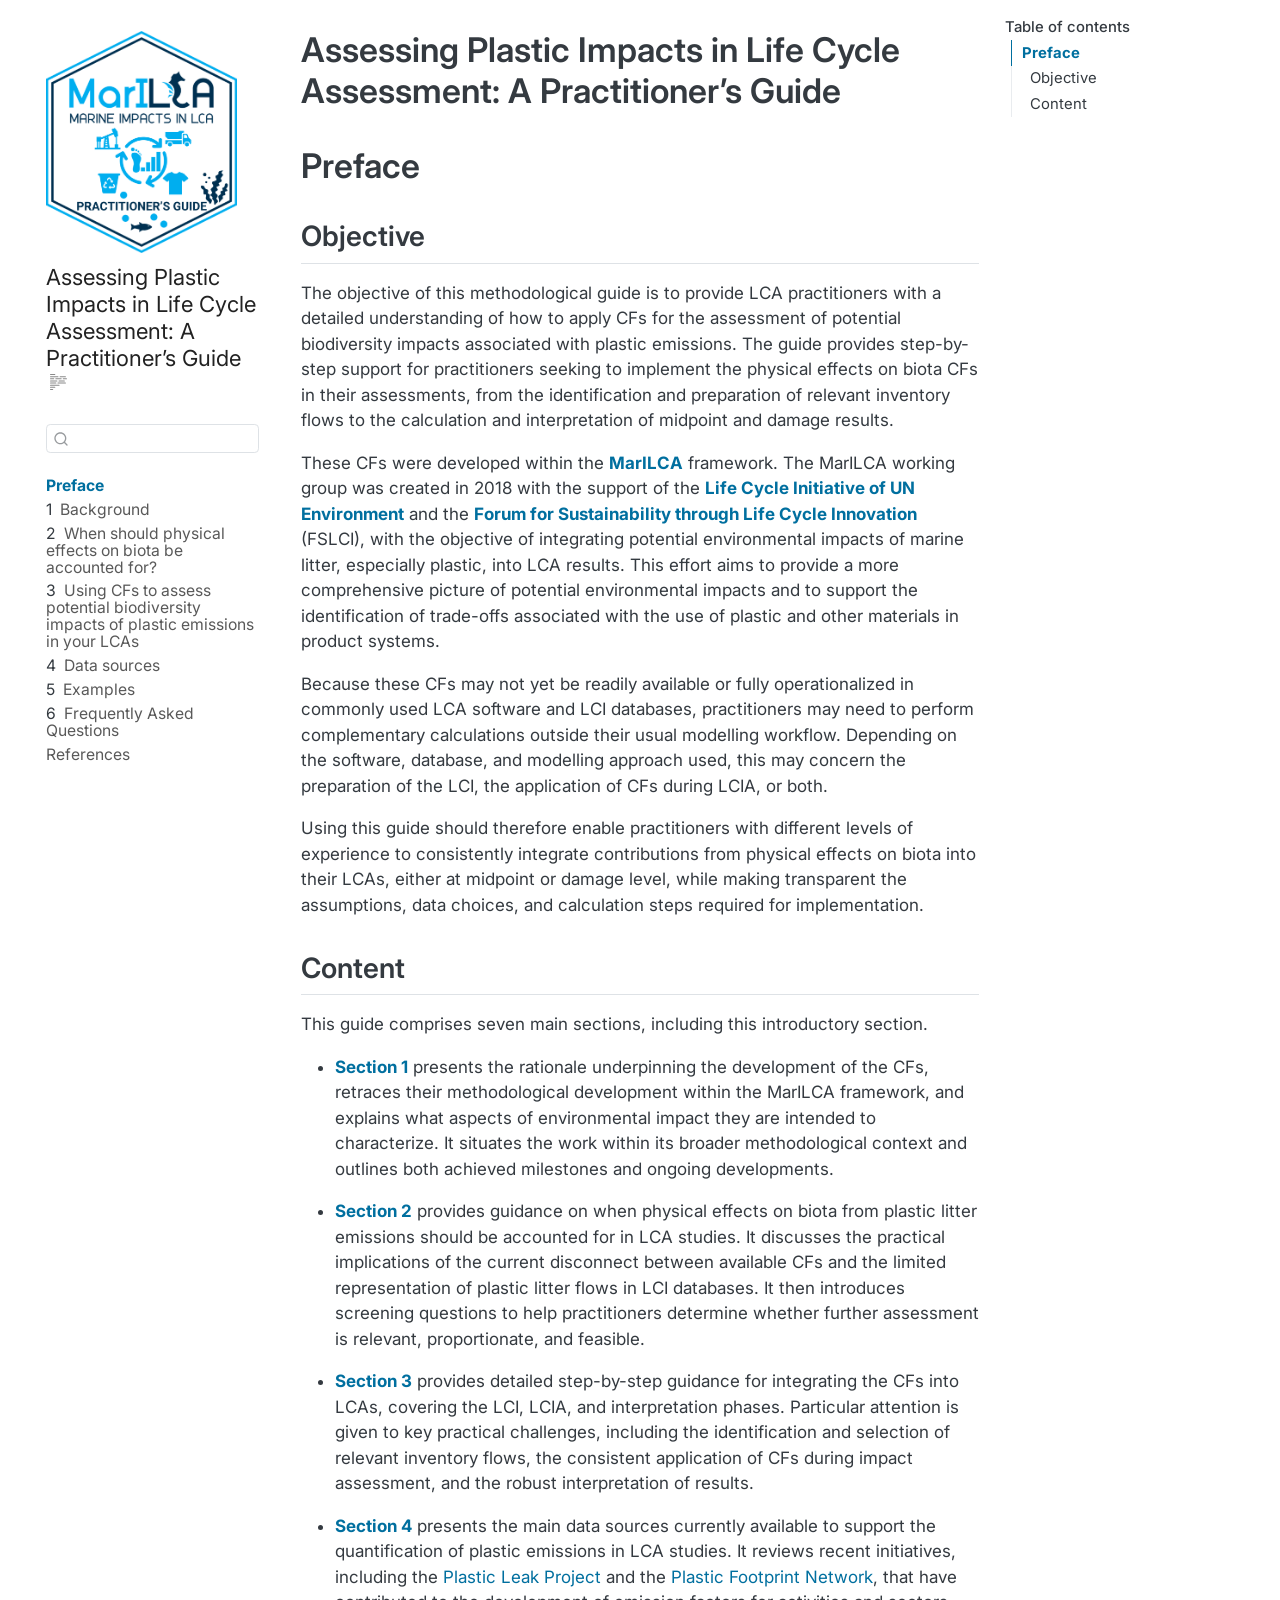
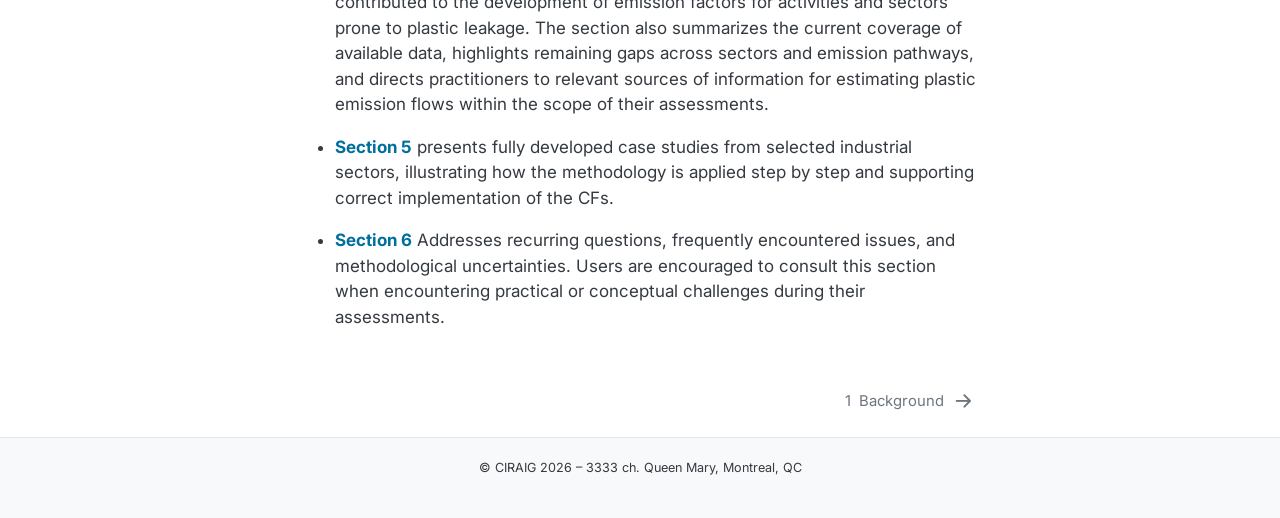
==== commit a761562a: "add section 4" ====
--- a/docs/index.html
+++ b/docs/index.html
@@ -143,7 +143,7 @@
         <li class="sidebar-item">
   <div class="sidebar-item-container"> 
   <a href="./03_applying-cfs-in-lca.html" class="sidebar-item-text sidebar-link">
- <span class="menu-text"><span class="chapter-number">3</span>&nbsp; <span class="chapter-title">How to use the novel CFs in your LCAs</span></span></a>
+ <span class="menu-text"><span class="chapter-number">3</span>&nbsp; <span class="chapter-title">Using CFs to assess potential biodiversity impacts of plastic emissions in your LCAs</span></span></a>
   </div>
 </li>
         <li class="sidebar-item">
--- a/docs/resources/custom_style.css
+++ b/docs/resources/custom_style.css
@@ -36,10 +36,7 @@
 
 .sidebar-title {
   color: #222222;
-}
-
-.sidebar-scrolling {
-  overflow-y: hidden !important;
+  font-weight: bold;
 }
 
 div.sidebar-item-container .active {
@@ -233,3 +230,11 @@
   margin-right: auto;
   text-align: center;
 }
+
+/* table column width*/
+table td:first-child,
+table th:first-child {
+  min-width: 9em;
+  overflow-wrap: normal;
+  word-break: keep-all;
+}
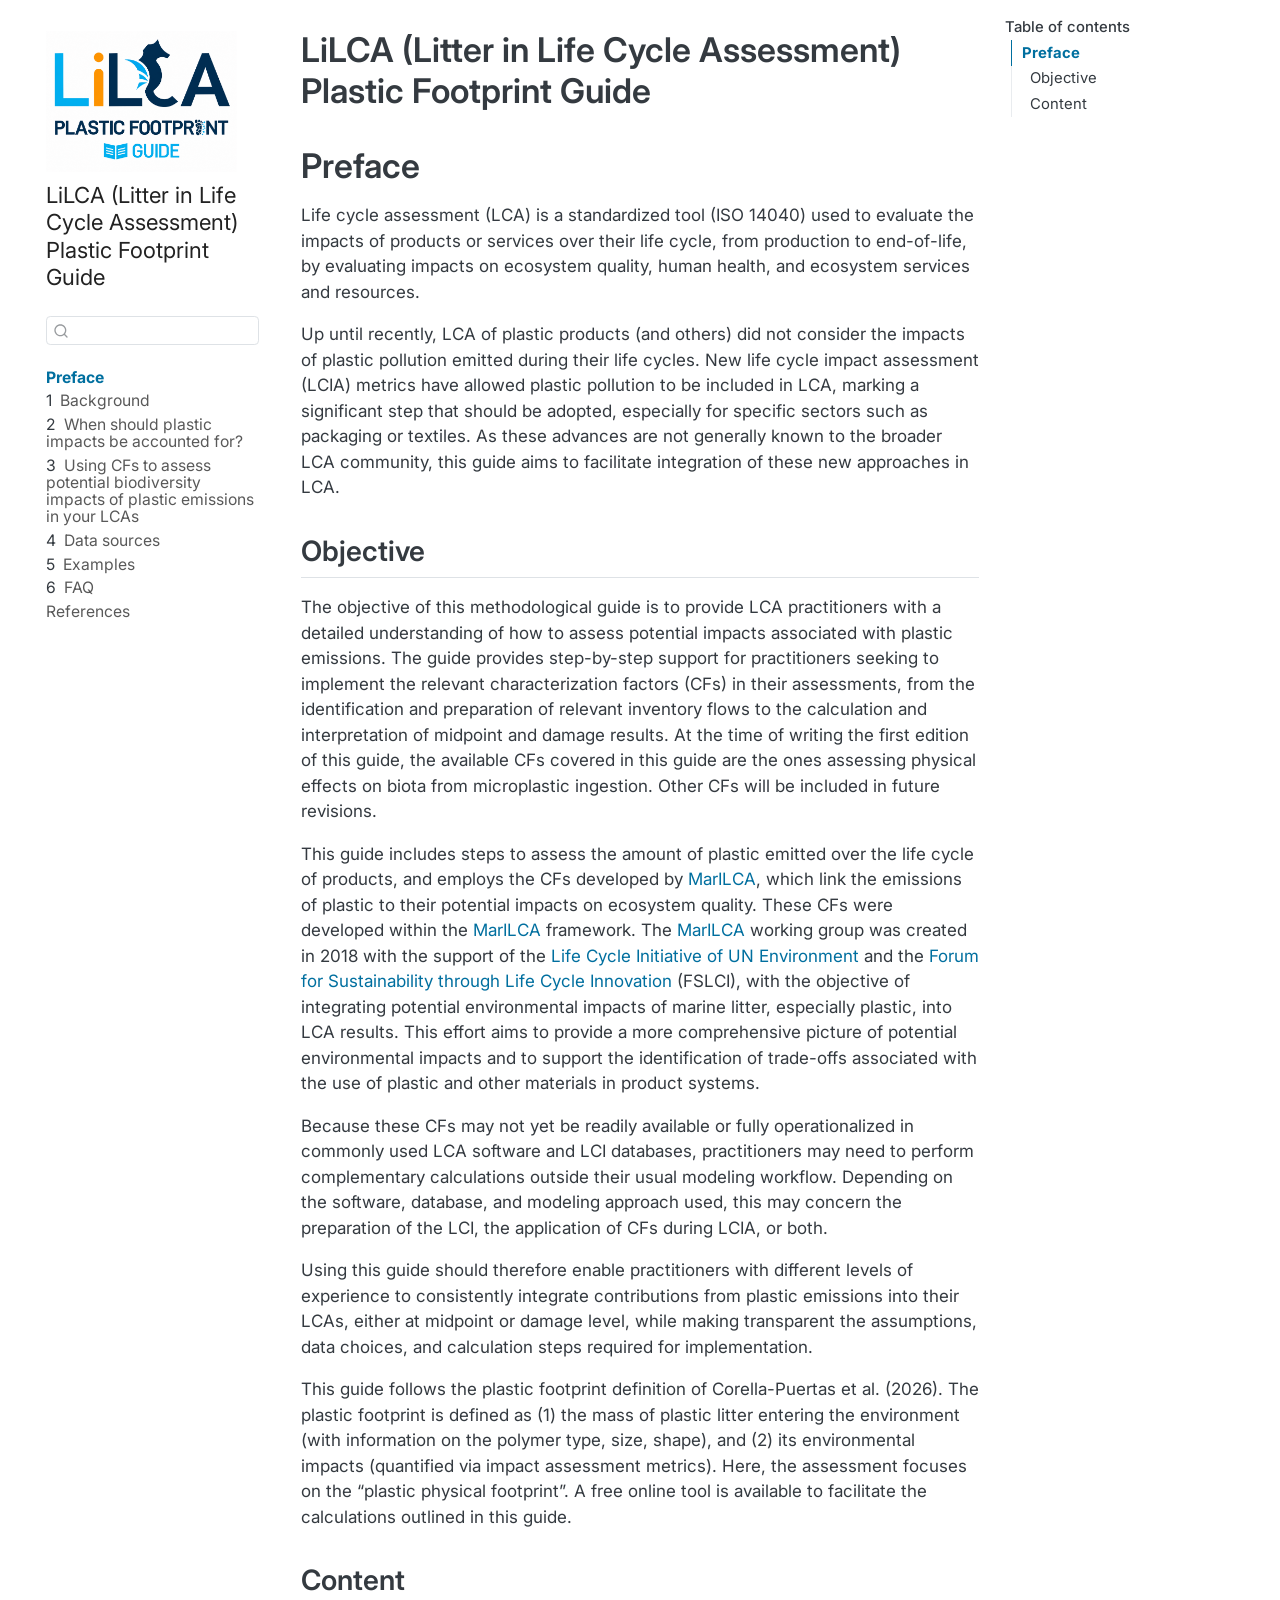
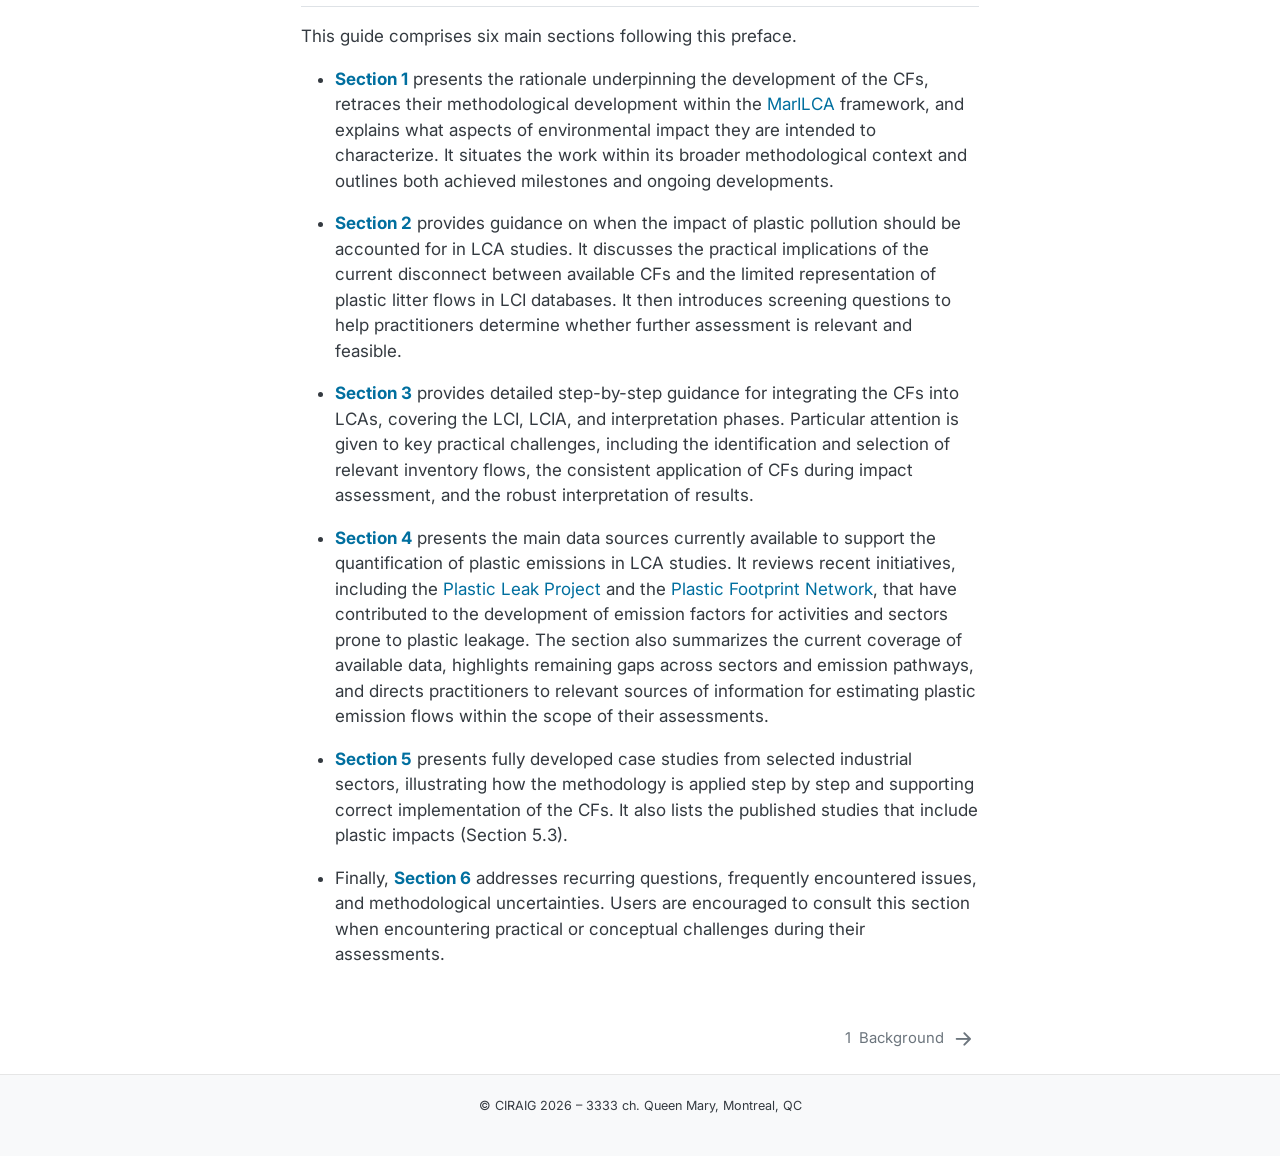
==== commit c22d20ef: "update backgound section" ====
--- a/docs/index.html
+++ b/docs/index.html
@@ -7,7 +7,7 @@
 <meta name="viewport" content="width=device-width, initial-scale=1.0, user-scalable=yes">
 
 
-<title>Assessing Plastic Impacts in Life Cycle Assessment: A Practitioner’s Guide</title>
+<title>LiLCA (Litter in Life Cycle Assessment) Plastic Footprint Guide</title>
 <style>
 /* Default styles provided by pandoc.
 ** See https://pandoc.org/MANUAL.html#variables-for-html for config info.
@@ -101,18 +101,11 @@
   <nav id="quarto-sidebar" class="sidebar collapse collapse-horizontal quarto-sidebar-collapse-item sidebar-navigation floating overflow-auto">
     <div class="pt-lg-2 mt-2 text-left sidebar-header sidebar-header-stacked">
       <a href="./index.html" class="sidebar-logo-link">
-      <img src="././resources/figures/guide_logo.png" alt="" class="sidebar-logo light-content py-0 d-lg-inline d-none">
-      <img src="././resources/figures/guide_logo.png" alt="" class="sidebar-logo dark-content py-0 d-lg-inline d-none">
+      <img src="././resources/figures/lilca_logo_guide.png" alt="" class="sidebar-logo light-content py-0 d-lg-inline d-none">
+      <img src="././resources/figures/lilca_logo_guide.png" alt="" class="sidebar-logo dark-content py-0 d-lg-inline d-none">
       </a>
     <div class="sidebar-title mb-0 py-0">
-      <a href="./">Assessing Plastic Impacts in Life Cycle Assessment: A Practitioner’s Guide</a> 
-        <div class="sidebar-tools-main">
-  <a href="" class="quarto-reader-toggle quarto-navigation-tool px-1" onclick="window.quartoToggleReader(); return false;" title="Toggle reader mode">
-  <div class="quarto-reader-toggle-btn">
-  <i class="bi"></i>
-  </div>
-</a>
-</div>
+      <a href="./">LiLCA (Litter in Life Cycle Assessment) Plastic Footprint Guide</a> 
     </div>
       </div>
         <div class="mt-2 flex-shrink-0 align-items-center">
@@ -137,7 +130,7 @@
         <li class="sidebar-item">
   <div class="sidebar-item-container"> 
   <a href="./02_physical-effects-on-biota-decision.html" class="sidebar-item-text sidebar-link">
- <span class="menu-text"><span class="chapter-number">2</span>&nbsp; <span class="chapter-title">When should physical effects on biota be accounted for?</span></span></a>
+ <span class="menu-text"><span class="chapter-number">2</span>&nbsp; <span class="chapter-title">When should plastic impacts be accounted for?</span></span></a>
   </div>
 </li>
         <li class="sidebar-item">
@@ -161,7 +154,7 @@
         <li class="sidebar-item">
   <div class="sidebar-item-container"> 
   <a href="./06_faq.html" class="sidebar-item-text sidebar-link">
- <span class="menu-text"><span class="chapter-number">6</span>&nbsp; <span class="chapter-title">Frequently Asked Questions</span></span></a>
+ <span class="menu-text"><span class="chapter-number">6</span>&nbsp; <span class="chapter-title">FAQ</span></span></a>
   </div>
 </li>
         <li class="sidebar-item">
@@ -193,7 +186,7 @@
 
 <header id="title-block-header" class="quarto-title-block default">
 <div class="quarto-title">
-<h1 class="title">Assessing Plastic Impacts in Life Cycle Assessment: A Practitioner’s Guide</h1>
+<h1 class="title">LiLCA (Litter in Life Cycle Assessment) Plastic Footprint Guide</h1>
 </div>
 
 
@@ -212,23 +205,26 @@
 
 <section id="preface" class="level1 unnumbered">
 <h1 class="unnumbered">Preface</h1>
+<p>Life cycle assessment (LCA) is a standardized tool (ISO 14040) used to evaluate the impacts of products or services over their life cycle, from production to end-of-life, by evaluating impacts on ecosystem quality, human health, and ecosystem services and resources.</p>
+<p>Up until recently, LCA of plastic products (and others) did not consider the impacts of plastic pollution emitted during their life cycles. New life cycle impact assessment (LCIA) metrics have allowed plastic pollution to be included in LCA, marking a significant step that should be adopted, especially for specific sectors such as packaging or textiles. As these advances are not generally known to the broader LCA community, this guide aims to facilitate integration of these new approaches in LCA.</p>
 <section id="objective" class="level2 unnumbered">
 <h2 class="unnumbered anchored" data-anchor-id="objective">Objective</h2>
-<p>The objective of this methodological guide is to provide LCA practitioners with a detailed understanding of how to apply CFs for the assessment of potential biodiversity impacts associated with plastic emissions. The guide provides step-by-step support for practitioners seeking to implement the physical effects on biota CFs in their assessments, from the identification and preparation of relevant inventory flows to the calculation and interpretation of midpoint and damage results.</p>
-<p>These CFs were developed within the <a href="https://marilca.org/" target="_blank"><strong>MarILCA</strong></a> framework. The MarILCA working group was created in 2018 with the support of the <a href="https://www.lifecycleinitiative.org/" target="_blank"><strong>Life Cycle Initiative of UN Environment</strong></a> and the <a href="https://fslci.org/" target="_blank"><strong>Forum for Sustainability through Life Cycle Innovation</strong></a> (FSLCI), with the objective of integrating potential environmental impacts of marine litter, especially plastic, into LCA results. This effort aims to provide a more comprehensive picture of potential environmental impacts and to support the identification of trade-offs associated with the use of plastic and other materials in product systems.</p>
-<p>Because these CFs may not yet be readily available or fully operationalized in commonly used LCA software and LCI databases, practitioners may need to perform complementary calculations outside their usual modelling workflow. Depending on the software, database, and modelling approach used, this may concern the preparation of the LCI, the application of CFs during LCIA, or both.</p>
-<p>Using this guide should therefore enable practitioners with different levels of experience to consistently integrate contributions from physical effects on biota into their LCAs, either at midpoint or damage level, while making transparent the assumptions, data choices, and calculation steps required for implementation.</p>
+<p>The objective of this methodological guide is to provide LCA practitioners with a detailed understanding of how to assess potential impacts associated with plastic emissions. The guide provides step-by-step support for practitioners seeking to implement the relevant characterization factors (CFs) in their assessments, from the identification and preparation of relevant inventory flows to the calculation and interpretation of midpoint and damage results. At the time of writing the first edition of this guide, the available CFs covered in this guide are the ones assessing physical effects on biota from microplastic ingestion. Other CFs will be included in future revisions.</p>
+<p>This guide includes steps to assess the amount of plastic emitted over the life cycle of products, and employs the CFs developed by <a href="https://marilca.org/" target="_blank">MarILCA</a>, which link the emissions of plastic to their potential impacts on ecosystem quality. These CFs were developed within the <a href="https://marilca.org/" target="_blank">MarILCA</a> framework. The <a href="https://marilca.org/" target="_blank">MarILCA</a> working group was created in 2018 with the support of the <a href="https://www.lifecycleinitiative.org/" target="_blank">Life Cycle Initiative of UN Environment</a> and the <a href="https://fslci.org/" target="_blank">Forum for Sustainability through Life Cycle Innovation</a> (FSLCI), with the objective of integrating potential environmental impacts of marine litter, especially plastic, into LCA results. This effort aims to provide a more comprehensive picture of potential environmental impacts and to support the identification of trade-offs associated with the use of plastic and other materials in product systems.</p>
+<p>Because these CFs may not yet be readily available or fully operationalized in commonly used LCA software and LCI databases, practitioners may need to perform complementary calculations outside their usual modeling workflow. Depending on the software, database, and modeling approach used, this may concern the preparation of the LCI, the application of CFs during LCIA, or both.</p>
+<p>Using this guide should therefore enable practitioners with different levels of experience to consistently integrate contributions from plastic emissions into their LCAs, either at midpoint or damage level, while making transparent the assumptions, data choices, and calculation steps required for implementation.</p>
+<p>This guide follows the plastic footprint definition of Corella-Puertas et al.&nbsp;(2026). The plastic footprint is defined as (1) the mass of plastic litter entering the environment (with information on the polymer type, size, shape), and (2) its environmental impacts (quantified via impact assessment metrics). Here, the assessment focuses on the “plastic physical footprint”. A free online tool is available to facilitate the calculations outlined in this guide.</p>
 </section>
 <section id="content" class="level2 unnumbered">
 <h2 class="unnumbered anchored" data-anchor-id="content">Content</h2>
-<p>This guide comprises seven main sections, including this introductory section.</p>
+<p>This guide comprises six main sections following this preface.</p>
 <ul>
-<li><p><a href="./01_background.html#sec-background-main"><strong>Section 1</strong></a> presents the rationale underpinning the development of the CFs, retraces their methodological development within the MarILCA framework, and explains what aspects of environmental impact they are intended to characterize. It situates the work within its broader methodological context and outlines both achieved milestones and ongoing developments.</p></li>
-<li><p><a href="./02_physical-effects-on-biota-decision.html#sec-cf-decision-tree"><strong>Section 2</strong></a> provides guidance on when physical effects on biota from plastic litter emissions should be accounted for in LCA studies. It discusses the practical implications of the current disconnect between available CFs and the limited representation of plastic litter flows in LCI databases. It then introduces screening questions to help practitioners determine whether further assessment is relevant, proportionate, and feasible.</p></li>
+<li><p><a href="./01_background.html#sec-background-main"><strong>Section 1</strong></a> presents the rationale underpinning the development of the CFs, retraces their methodological development within the <a href="https://marilca.org/" target="_blank">MarILCA</a> framework, and explains what aspects of environmental impact they are intended to characterize. It situates the work within its broader methodological context and outlines both achieved milestones and ongoing developments.</p></li>
+<li><p><a href="./02_physical-effects-on-biota-decision.html#sec-cf-decision-tree"><strong>Section 2</strong></a> provides guidance on when the impact of plastic pollution should be accounted for in LCA studies. It discusses the practical implications of the current disconnect between available CFs and the limited representation of plastic litter flows in LCI databases. It then introduces screening questions to help practitioners determine whether further assessment is relevant and feasible.</p></li>
 <li><p><a href="./03_applying-cfs-in-lca.html#sec-using-cfs"><strong>Section 3</strong></a> provides detailed step-by-step guidance for integrating the CFs into LCAs, covering the LCI, LCIA, and interpretation phases. Particular attention is given to key practical challenges, including the identification and selection of relevant inventory flows, the consistent application of CFs during impact assessment, and the robust interpretation of results.</p></li>
 <li><p><a href="./04_data_sources.html#sec-data-sources"><strong>Section 4</strong></a> presents the main data sources currently available to support the quantification of plastic emissions in LCA studies. It reviews recent initiatives, including the <a href="https://quantis.com/services-solutions/consortium-building-and-management/plastic-leakage-project/" target="_blank">Plastic Leak Project</a> and the <a href="https://www.plasticfootprint.earth/" target="_blank">Plastic Footprint Network</a>, that have contributed to the development of emission factors for activities and sectors prone to plastic leakage. The section also summarizes the current coverage of available data, highlights remaining gaps across sectors and emission pathways, and directs practitioners to relevant sources of information for estimating plastic emission flows within the scope of their assessments.</p></li>
-<li><p><a href="./05_examples.html#sec-examples"><strong>Section 5</strong></a> presents fully developed case studies from selected industrial sectors, illustrating how the methodology is applied step by step and supporting correct implementation of the CFs.</p></li>
-<li><p><a href="./06_faq.html#sec-faq"><strong>Section 6</strong></a> Addresses recurring questions, frequently encountered issues, and methodological uncertainties. Users are encouraged to consult this section when encountering practical or conceptual challenges during their assessments.</p></li>
+<li><p><a href="./05_examples.html#sec-examples"><strong>Section 5</strong></a> presents fully developed case studies from selected industrial sectors, illustrating how the methodology is applied step by step and supporting correct implementation of the CFs. It also lists the published studies that include plastic impacts (Section 5.3).</p></li>
+<li><p>Finally, <a href="./06_faq.html#sec-faq"><strong>Section 6</strong></a> addresses recurring questions, frequently encountered issues, and methodological uncertainties. Users are encouraged to consult this section when encountering practical or conceptual challenges during their assessments.</p></li>
 </ul>
 
 
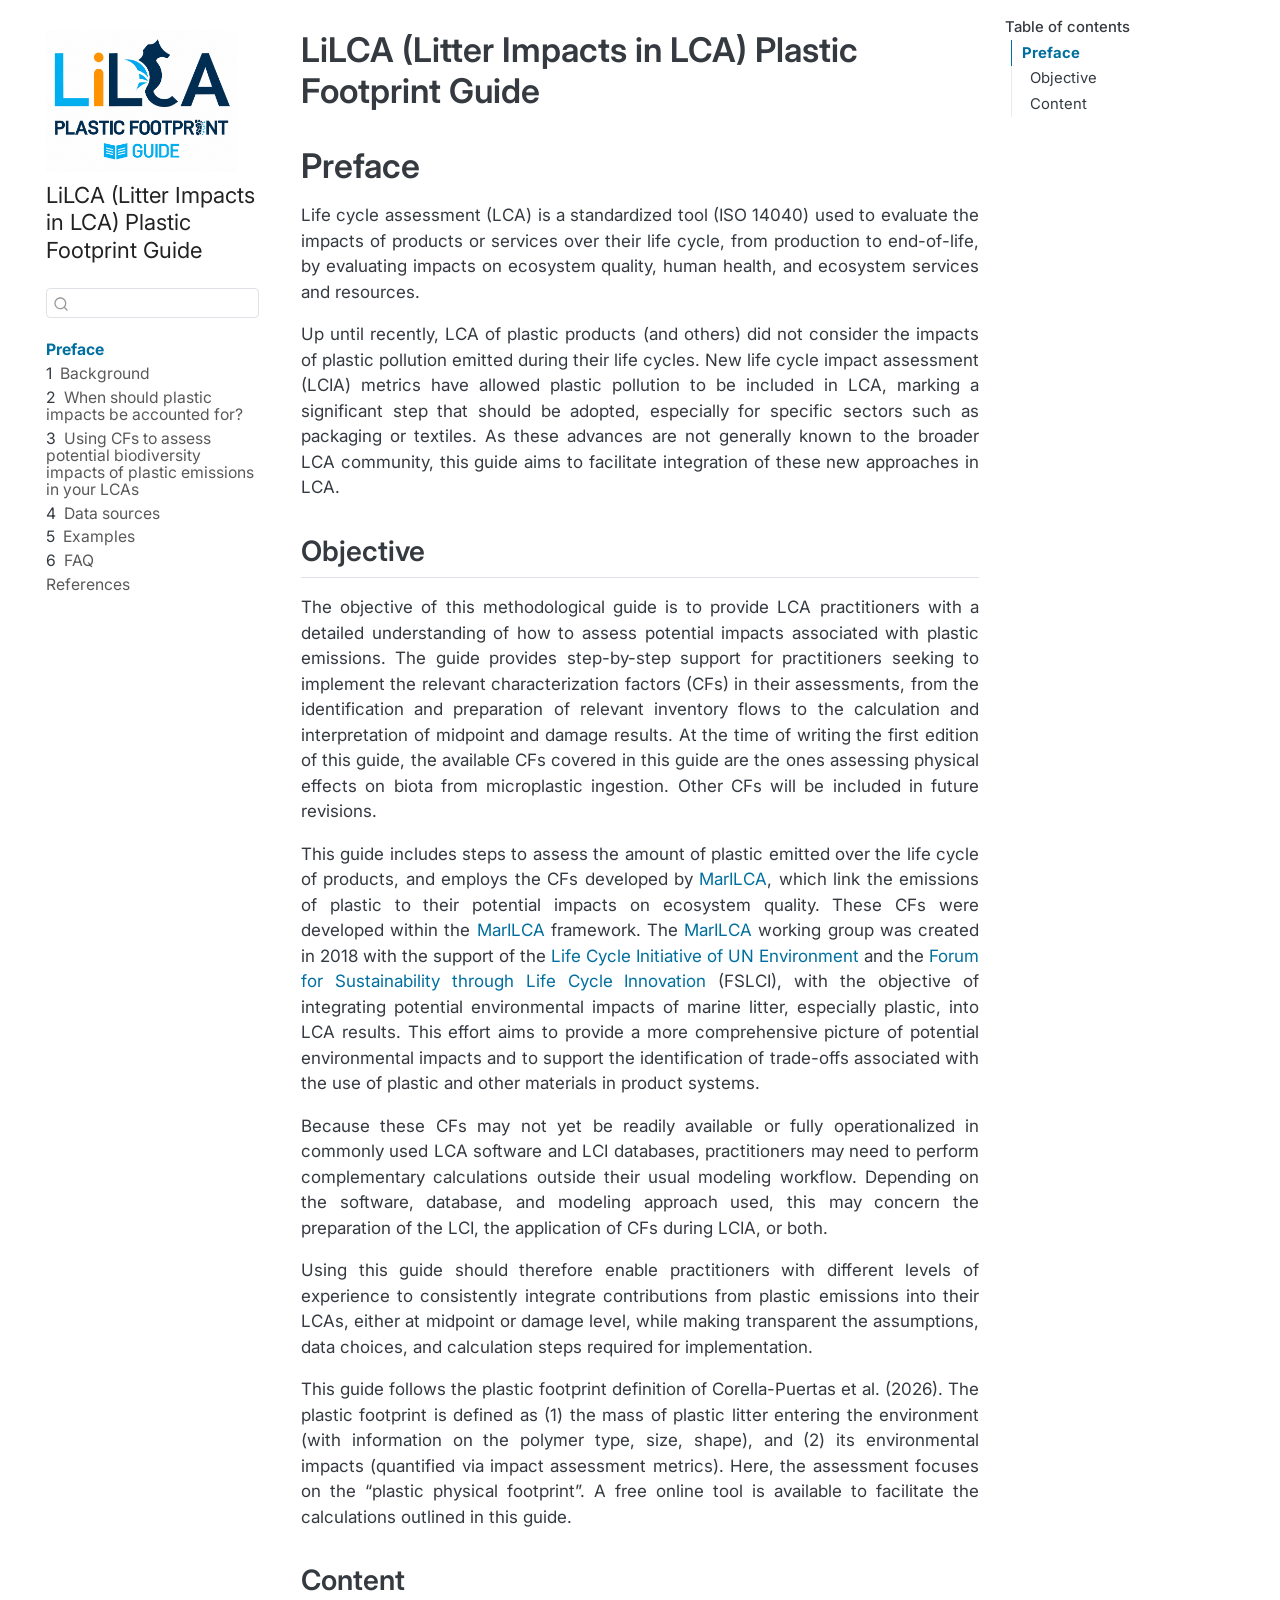
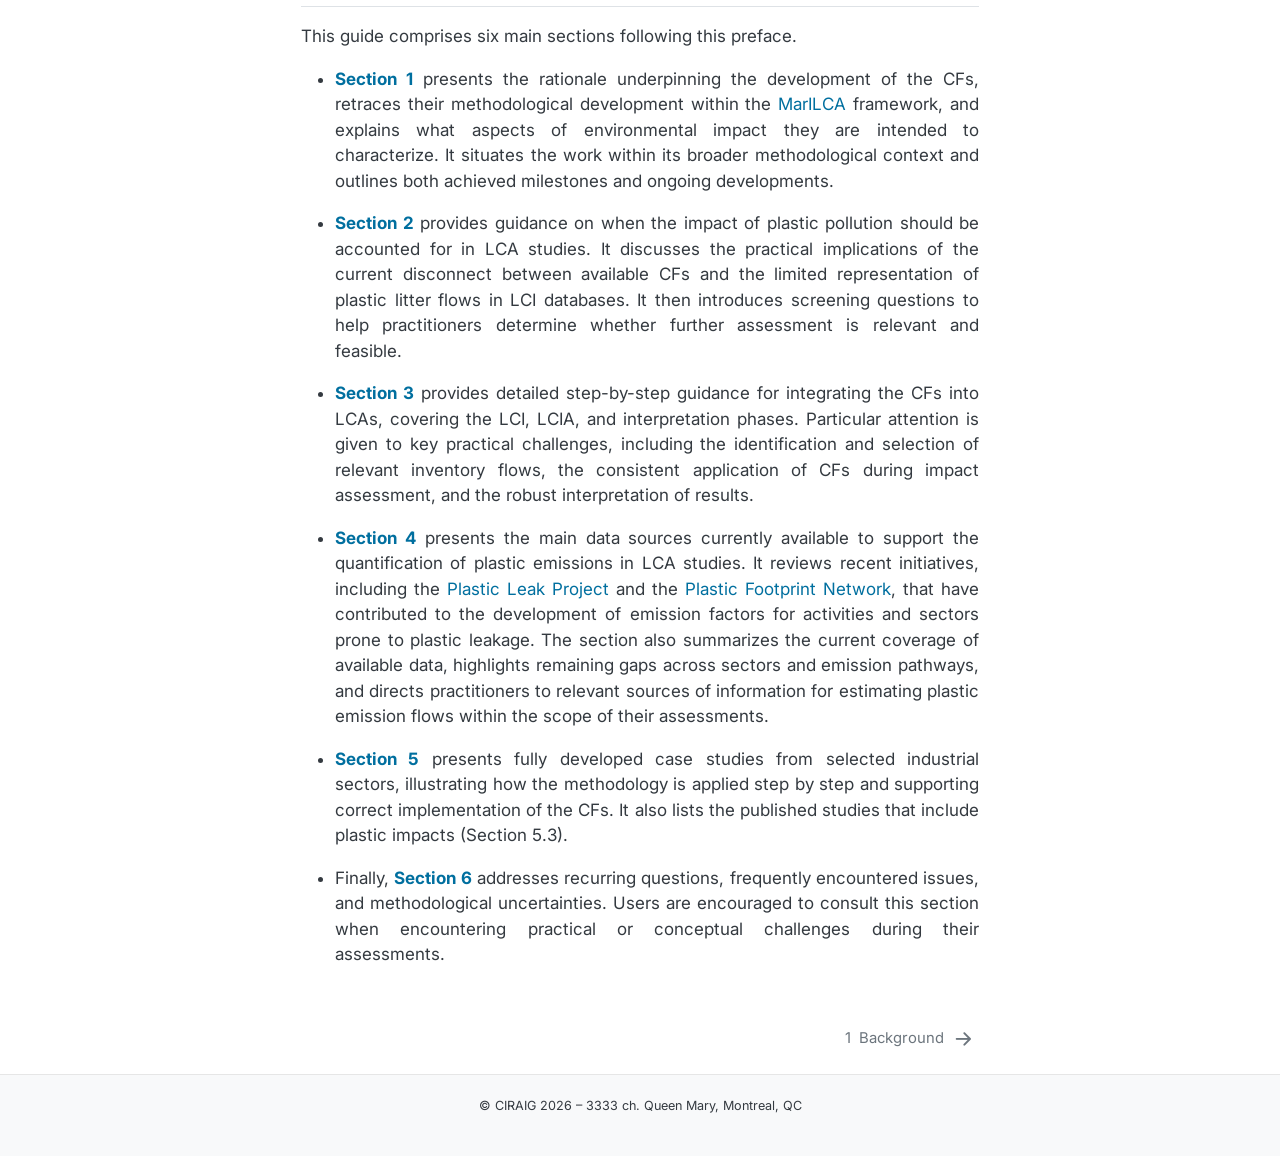
==== commit 556c2727: "add reference to Saadi et al (2026)" ====
--- a/docs/index.html
+++ b/docs/index.html
@@ -7,7 +7,7 @@
 <meta name="viewport" content="width=device-width, initial-scale=1.0, user-scalable=yes">
 
 
-<title>LiLCA (Litter in Life Cycle Assessment) Plastic Footprint Guide</title>
+<title>LiLCA (Litter Impacts in LCA) Plastic Footprint Guide</title>
 <style>
 /* Default styles provided by pandoc.
 ** See https://pandoc.org/MANUAL.html#variables-for-html for config info.
@@ -105,7 +105,7 @@
       <img src="././resources/figures/lilca_logo_guide.png" alt="" class="sidebar-logo dark-content py-0 d-lg-inline d-none">
       </a>
     <div class="sidebar-title mb-0 py-0">
-      <a href="./">LiLCA (Litter in Life Cycle Assessment) Plastic Footprint Guide</a> 
+      <a href="./">LiLCA (Litter Impacts in LCA) Plastic Footprint Guide</a> 
     </div>
       </div>
         <div class="mt-2 flex-shrink-0 align-items-center">
@@ -186,7 +186,7 @@
 
 <header id="title-block-header" class="quarto-title-block default">
 <div class="quarto-title">
-<h1 class="title">LiLCA (Litter in Life Cycle Assessment) Plastic Footprint Guide</h1>
+<h1 class="title">LiLCA (Litter Impacts in LCA) Plastic Footprint Guide</h1>
 </div>
 
 
--- a/docs/resources/custom_style.css
+++ b/docs/resources/custom_style.css
@@ -24,6 +24,10 @@
   --font-size-root: 18px;
 }
 
+#quarto-content p {
+  text-align: justify;
+}
+
 body {
   font-family:
     "Inter",
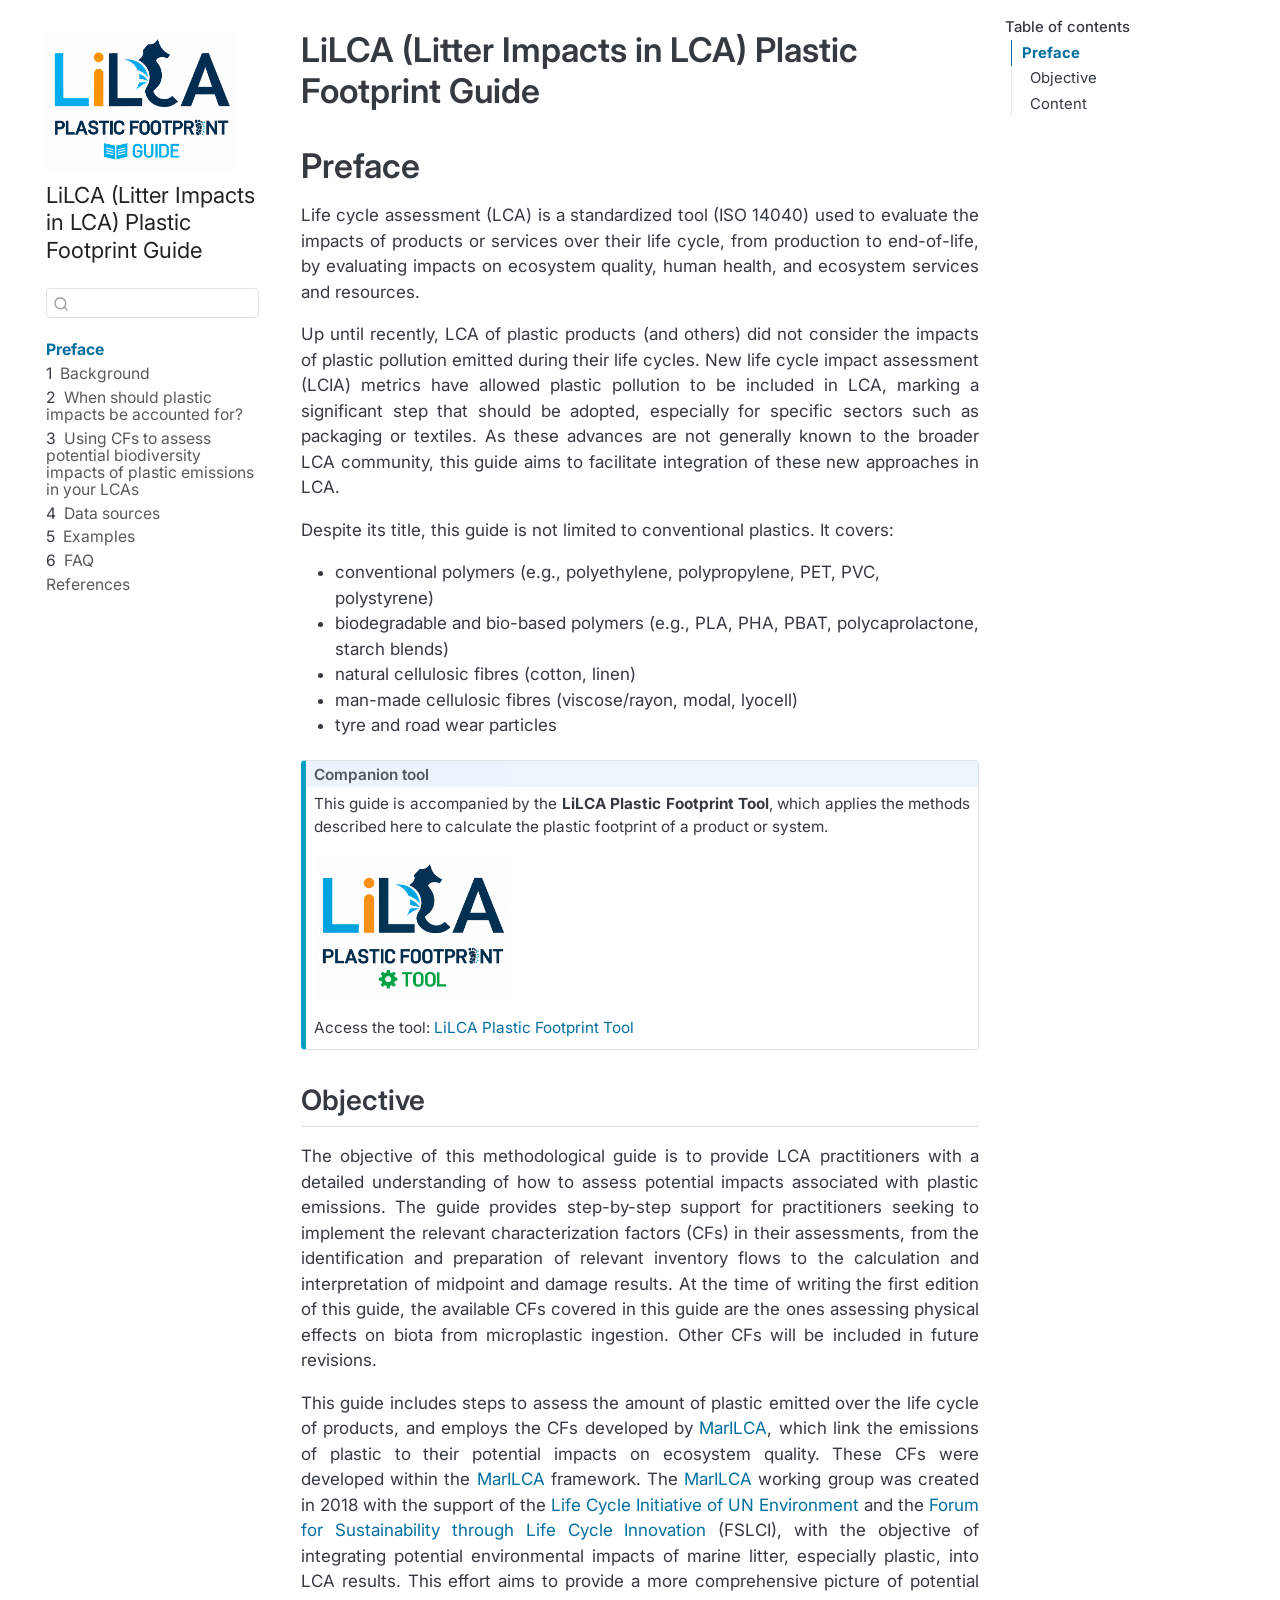
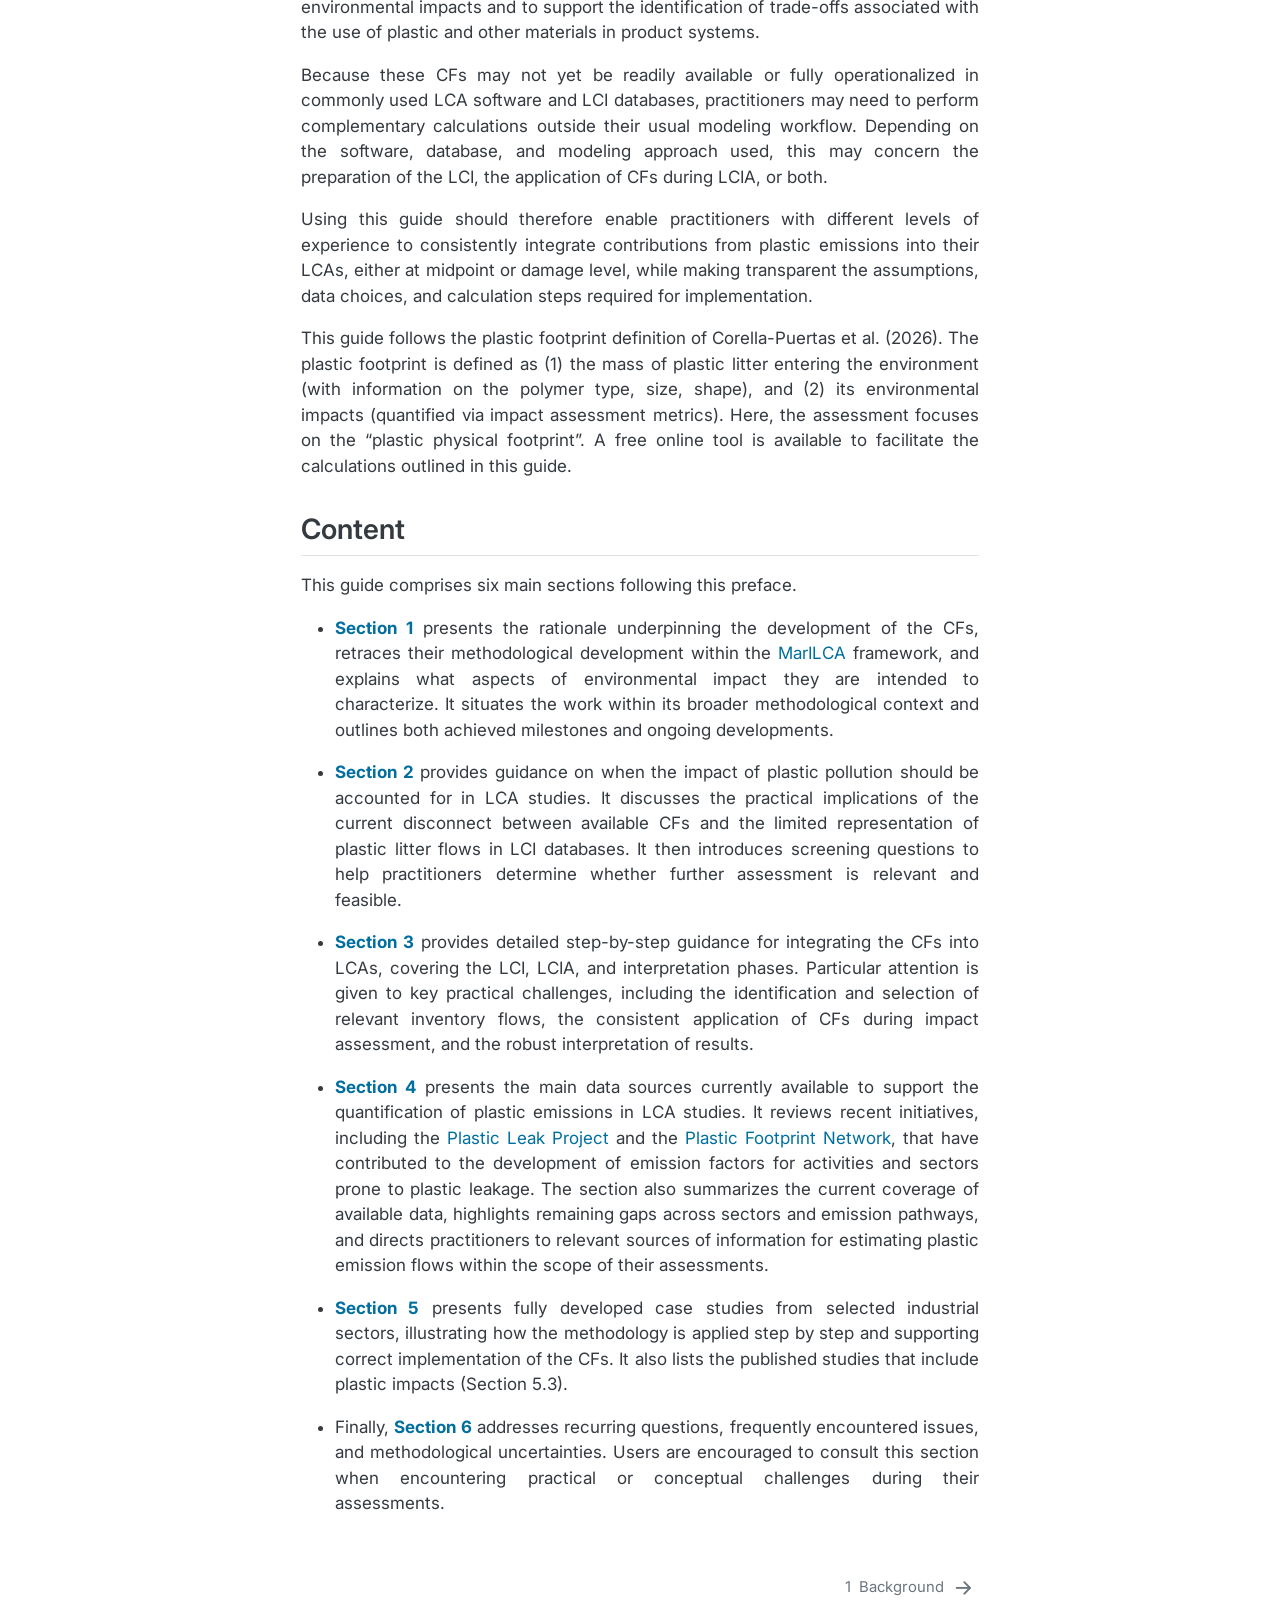
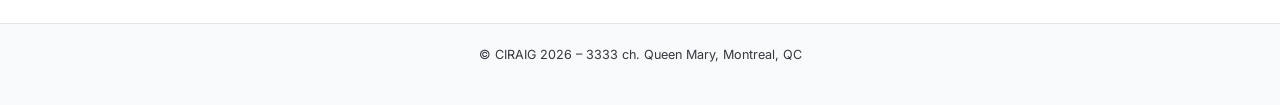
==== commit 61397100: "add link to tool" ====
--- a/docs/index.html
+++ b/docs/index.html
@@ -44,6 +44,9 @@
 <script src="libs/bootstrap/bootstrap.min.js"></script>
 <link href="libs/bootstrap/bootstrap-icons.css" rel="stylesheet">
 <link href="libs/bootstrap/bootstrap-1c9137b7b1c0320e377730bf2be1742e.min.css" rel="stylesheet" append-hash="true" id="quarto-bootstrap" data-mode="light">
+<script src="libs/quarto-contrib/glightbox/glightbox.min.js"></script>
+<link href="libs/quarto-contrib/glightbox/glightbox.min.css" rel="stylesheet">
+<link href="libs/quarto-contrib/glightbox/lightbox.css" rel="stylesheet">
 <script id="quarto-search-options" type="application/json">{
   "location": "sidebar",
   "copy-button": false,
@@ -207,6 +210,29 @@
 <h1 class="unnumbered">Preface</h1>
 <p>Life cycle assessment (LCA) is a standardized tool (ISO 14040) used to evaluate the impacts of products or services over their life cycle, from production to end-of-life, by evaluating impacts on ecosystem quality, human health, and ecosystem services and resources.</p>
 <p>Up until recently, LCA of plastic products (and others) did not consider the impacts of plastic pollution emitted during their life cycles. New life cycle impact assessment (LCIA) metrics have allowed plastic pollution to be included in LCA, marking a significant step that should be adopted, especially for specific sectors such as packaging or textiles. As these advances are not generally known to the broader LCA community, this guide aims to facilitate integration of these new approaches in LCA.</p>
+<p>Despite its title, this guide is not limited to conventional plastics. It covers:</p>
+<ul>
+<li>conventional polymers (e.g., polyethylene, polypropylene, PET, PVC, polystyrene)</li>
+<li>biodegradable and bio-based polymers (e.g., PLA, PHA, PBAT, polycaprolactone, starch blends)</li>
+<li>natural cellulosic fibres (cotton, linen)</li>
+<li>man-made cellulosic fibres (viscose/rayon, modal, lyocell)</li>
+<li>tyre and road wear particles</li>
+</ul>
+<div class="callout callout-style-default callout-note no-icon callout-titled">
+<div class="callout-header d-flex align-content-center">
+<div class="callout-icon-container">
+<i class="callout-icon no-icon"></i>
+</div>
+<div class="callout-title-container flex-fill">
+<span class="screen-reader-only">Note</span>Companion tool
+</div>
+</div>
+<div class="callout-body-container callout-body">
+<p>This guide is accompanied by the <strong>LiLCA Plastic Footprint Tool</strong>, which applies the methods described here to calculate the plastic footprint of a product or system.</p>
+<p><a href="./resources/figures/lilca_logo_tool.png" class="lightbox" data-gallery="quarto-lightbox-gallery-1"><img src="./resources/figures/lilca_logo_tool.png" class="img-fluid" style="width:30.0%"></a></p>
+<p>Access the tool: <a href="https://ciraig.github.io/marilca-practitioner-guide/" target="_blank">LiLCA Plastic Footprint Tool</a></p>
+</div>
+</div>
 <section id="objective" class="level2 unnumbered">
 <h2 class="unnumbered anchored" data-anchor-id="objective">Objective</h2>
 <p>The objective of this methodological guide is to provide LCA practitioners with a detailed understanding of how to assess potential impacts associated with plastic emissions. The guide provides step-by-step support for practitioners seeking to implement the relevant characterization factors (CFs) in their assessments, from the identification and preparation of relevant inventory flows to the calculation and interpretation of midpoint and damage results. At the time of writing the first edition of this guide, the available CFs covered in this guide are the ones assessing physical effects on biota from microplastic ingestion. Other CFs will be included in future revisions.</p>
@@ -655,6 +681,38 @@
     </div>
   </div>
 </footer>
+<script>var lightboxQuarto = GLightbox({"closeEffect":"fade","descPosition":"right","loop":false,"openEffect":"fade","selector":".lightbox"});
+(function() {
+  let previousOnload = window.onload;
+  window.onload = () => {
+    if (previousOnload) {
+      previousOnload();
+    }
+    lightboxQuarto.on('slide_before_load', (data) => {
+      const { slideIndex, slideNode, slideConfig, player, trigger } = data;
+      const href = trigger.getAttribute('href');
+      if (href !== null) {
+        const imgEl = window.document.querySelector(`a[href="${href}"] img`);
+        if (imgEl !== null) {
+          const srcAttr = imgEl.getAttribute("src");
+          if (srcAttr && srcAttr.startsWith("data:")) {
+            slideConfig.href = srcAttr;
+          }
+        }
+      } 
+    });
+  
+    lightboxQuarto.on('slide_after_load', (data) => {
+      const { slideIndex, slideNode, slideConfig, player, trigger } = data;
+      if (window.Quarto?.typesetMath) {
+        window.Quarto.typesetMath(slideNode);
+      }
+    });
+  
+  };
+  
+})();
+          </script>
 
 
 
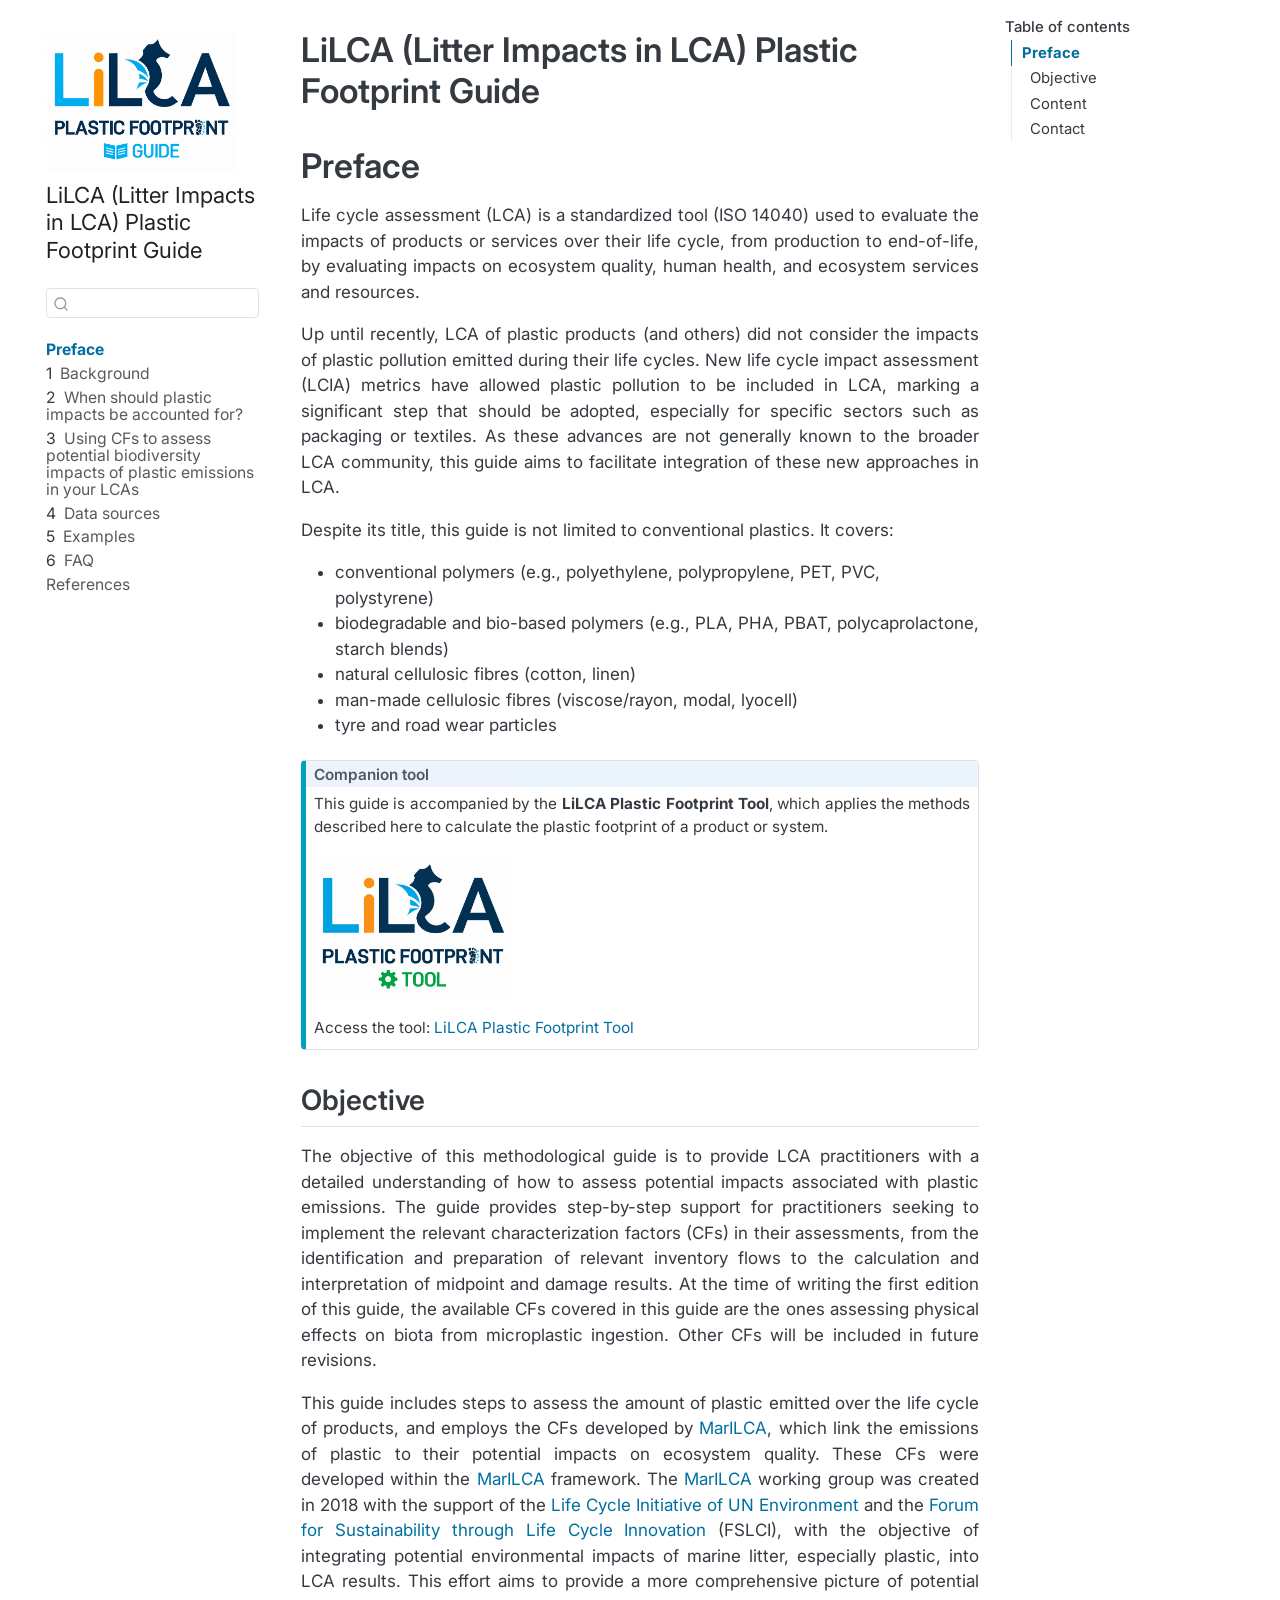
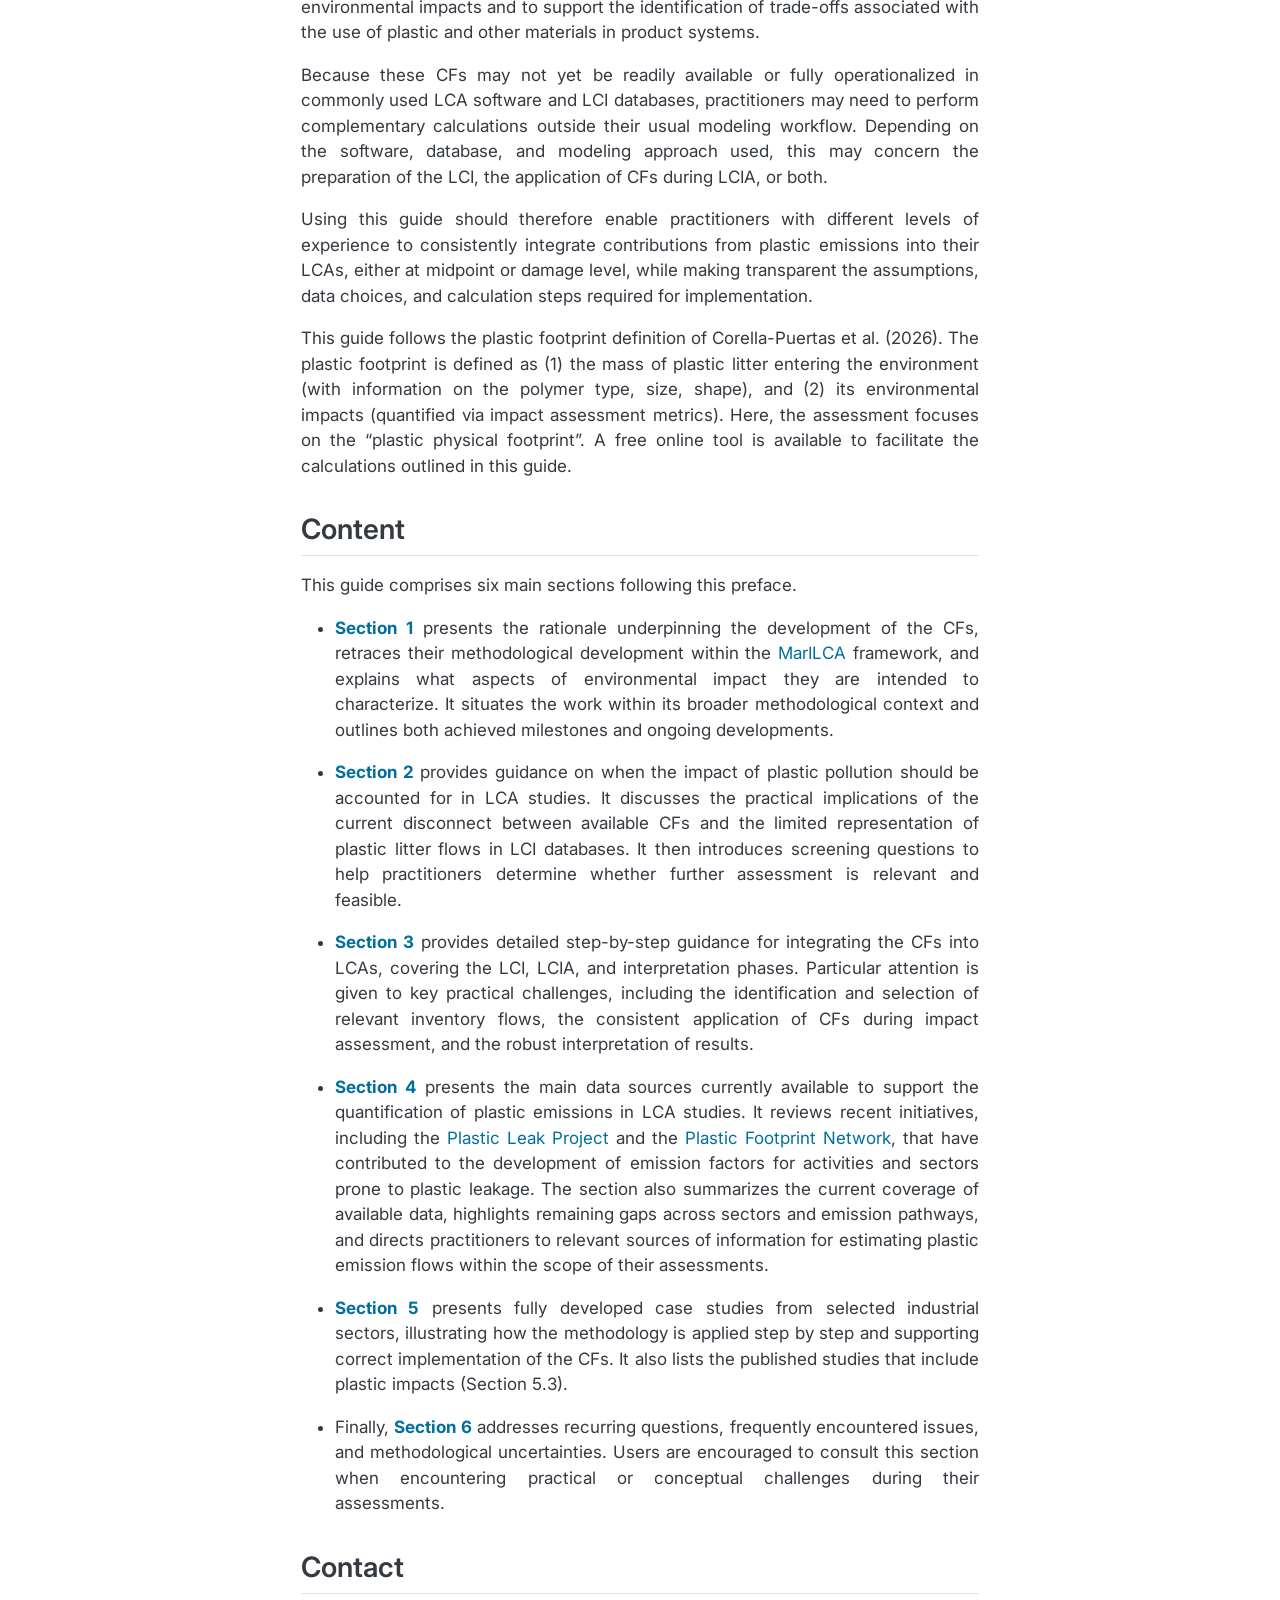
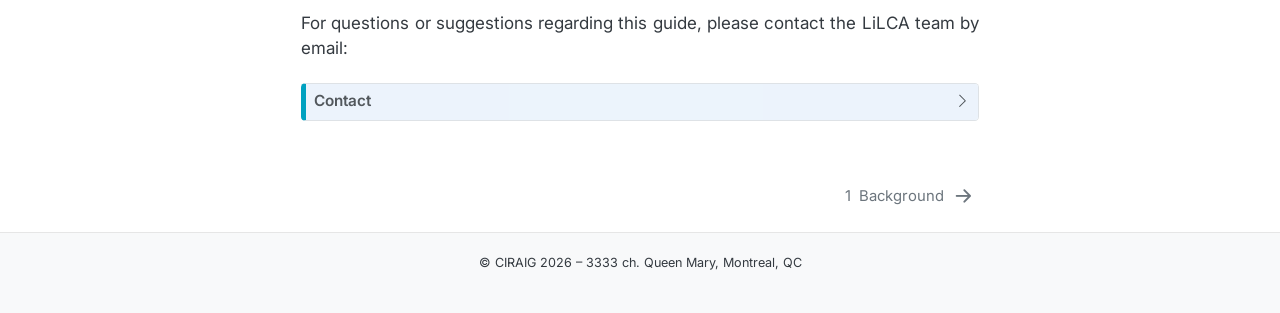
==== commit 12977d9b: "add contact" ====
--- a/docs/index.html
+++ b/docs/index.html
@@ -34,6 +34,7 @@
 <script src="libs/quarto-search/quarto-search.js"></script>
 <meta name="quarto:offset" content="./">
 <link href="./01_background.html" rel="next">
+<link href="././resources/figures/seahorse_logo.png" rel="icon" type="image/png">
 <script src="libs/quarto-html/quarto.js" type="module"></script>
 <script src="libs/quarto-html/tabsets/tabsets.js" type="module"></script>
 <script src="libs/quarto-html/popper.min.js"></script>
@@ -180,6 +181,7 @@
   <ul>
   <li><a href="#objective" id="toc-objective" class="nav-link" data-scroll-target="#objective">Objective</a></li>
   <li><a href="#content" id="toc-content" class="nav-link" data-scroll-target="#content">Content</a></li>
+  <li><a href="#contact" id="toc-contact" class="nav-link" data-scroll-target="#contact">Contact</a></li>
   </ul></li>
   </ul>
 </nav>
@@ -252,6 +254,26 @@
 <li><p><a href="./05_examples.html#sec-examples"><strong>Section 5</strong></a> presents fully developed case studies from selected industrial sectors, illustrating how the methodology is applied step by step and supporting correct implementation of the CFs. It also lists the published studies that include plastic impacts (Section 5.3).</p></li>
 <li><p>Finally, <a href="./06_faq.html#sec-faq"><strong>Section 6</strong></a> addresses recurring questions, frequently encountered issues, and methodological uncertainties. Users are encouraged to consult this section when encountering practical or conceptual challenges during their assessments.</p></li>
 </ul>
+</section>
+<section id="contact" class="level2">
+<h2 class="anchored" data-anchor-id="contact">Contact</h2>
+<p>For questions or suggestions regarding this guide, please contact the LiLCA team by email:</p>
+<div class="callout callout-style-default callout-note no-icon callout-titled">
+<div class="callout-header d-flex align-content-center collapsed" data-bs-toggle="collapse" data-bs-target=".callout-2-contents" aria-controls="callout-2" aria-expanded="false" aria-label="Toggle callout">
+<div class="callout-icon-container">
+<i class="callout-icon no-icon"></i>
+</div>
+<div class="callout-title-container flex-fill">
+<span class="screen-reader-only">Note</span>Contact
+</div>
+<div class="callout-btn-toggle d-inline-block border-0 py-1 ps-1 pe-0 float-end"><i class="callout-toggle"></i></div>
+</div>
+<div id="callout-2" class="callout-2-contents callout-collapse collapse">
+<div class="callout-body-container callout-body">
+<p><strong>Email:</strong> <a href="mailto:lilca@ciraig.org?subject=LiLCA%20Plastic%20Footprint%20Tool">lilca@ciraig.org</a></p>
+</div>
+</div>
+</div>
 
 
 </section>
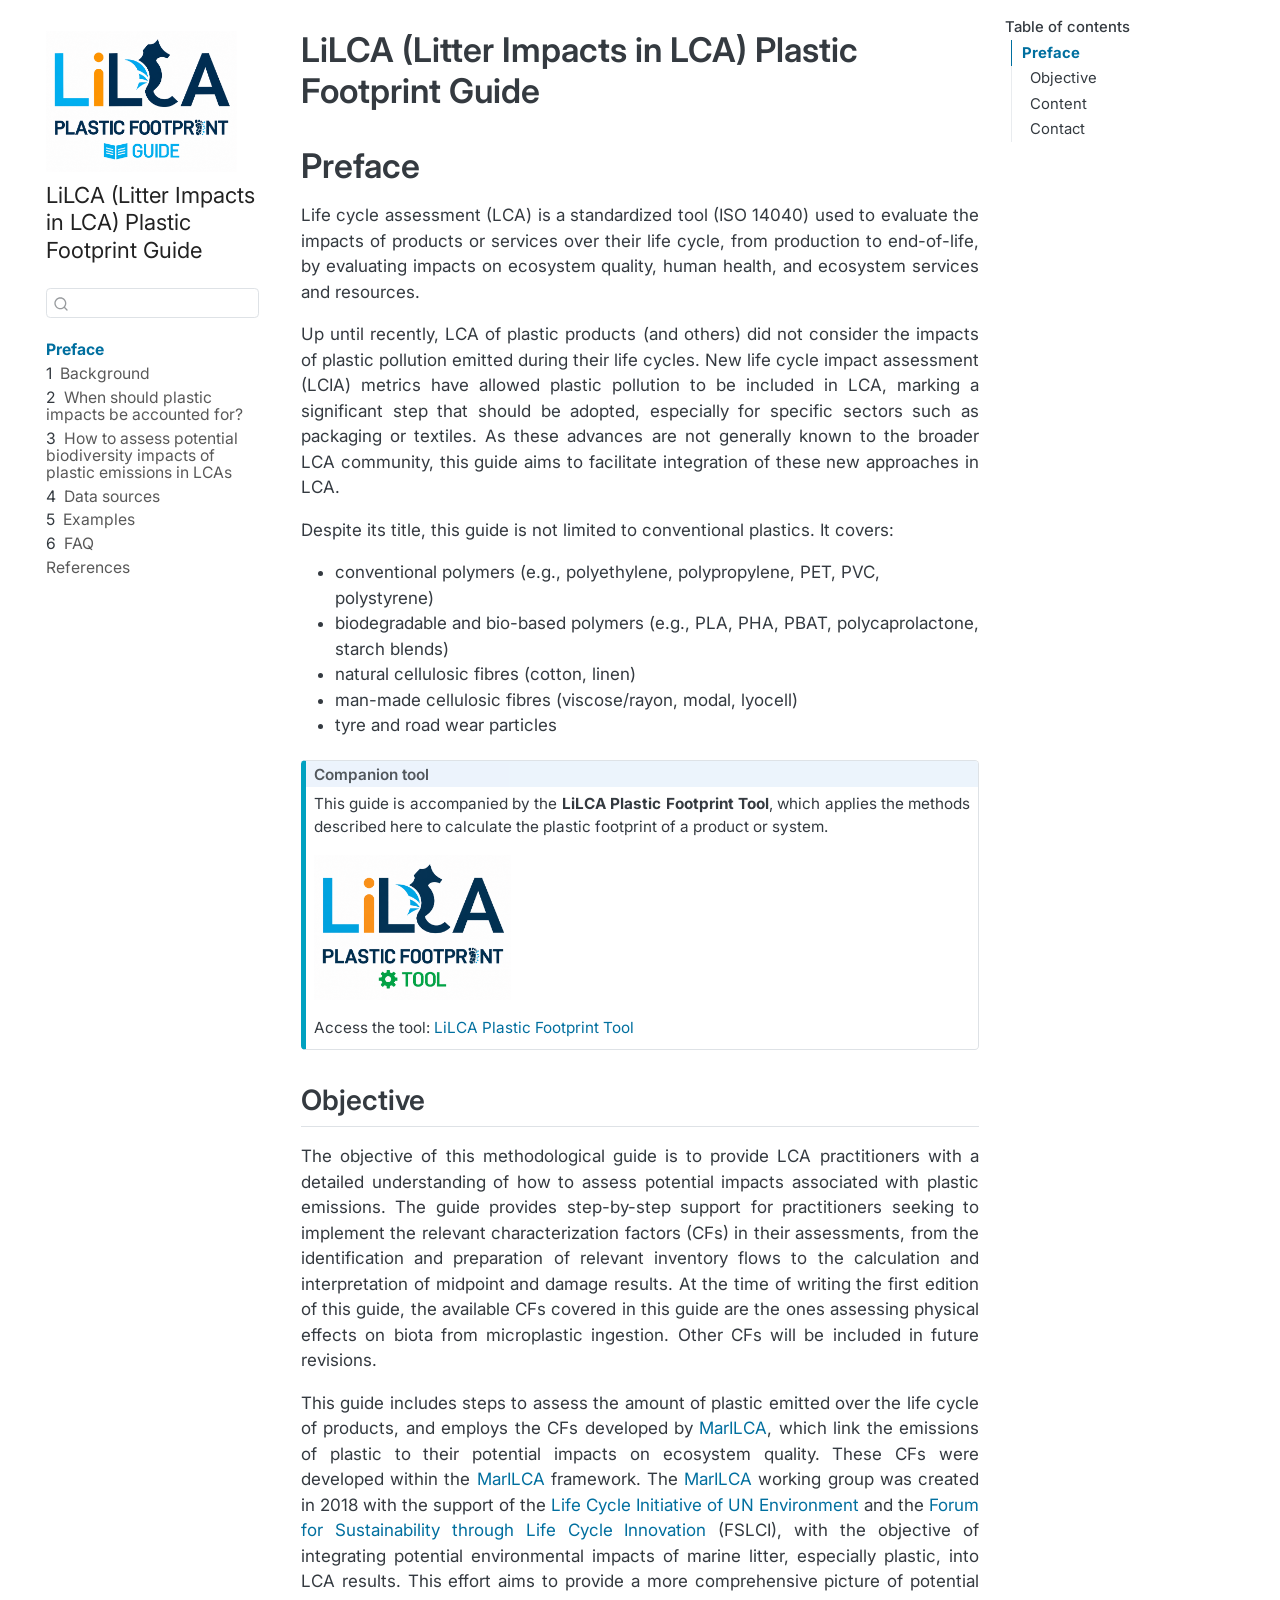
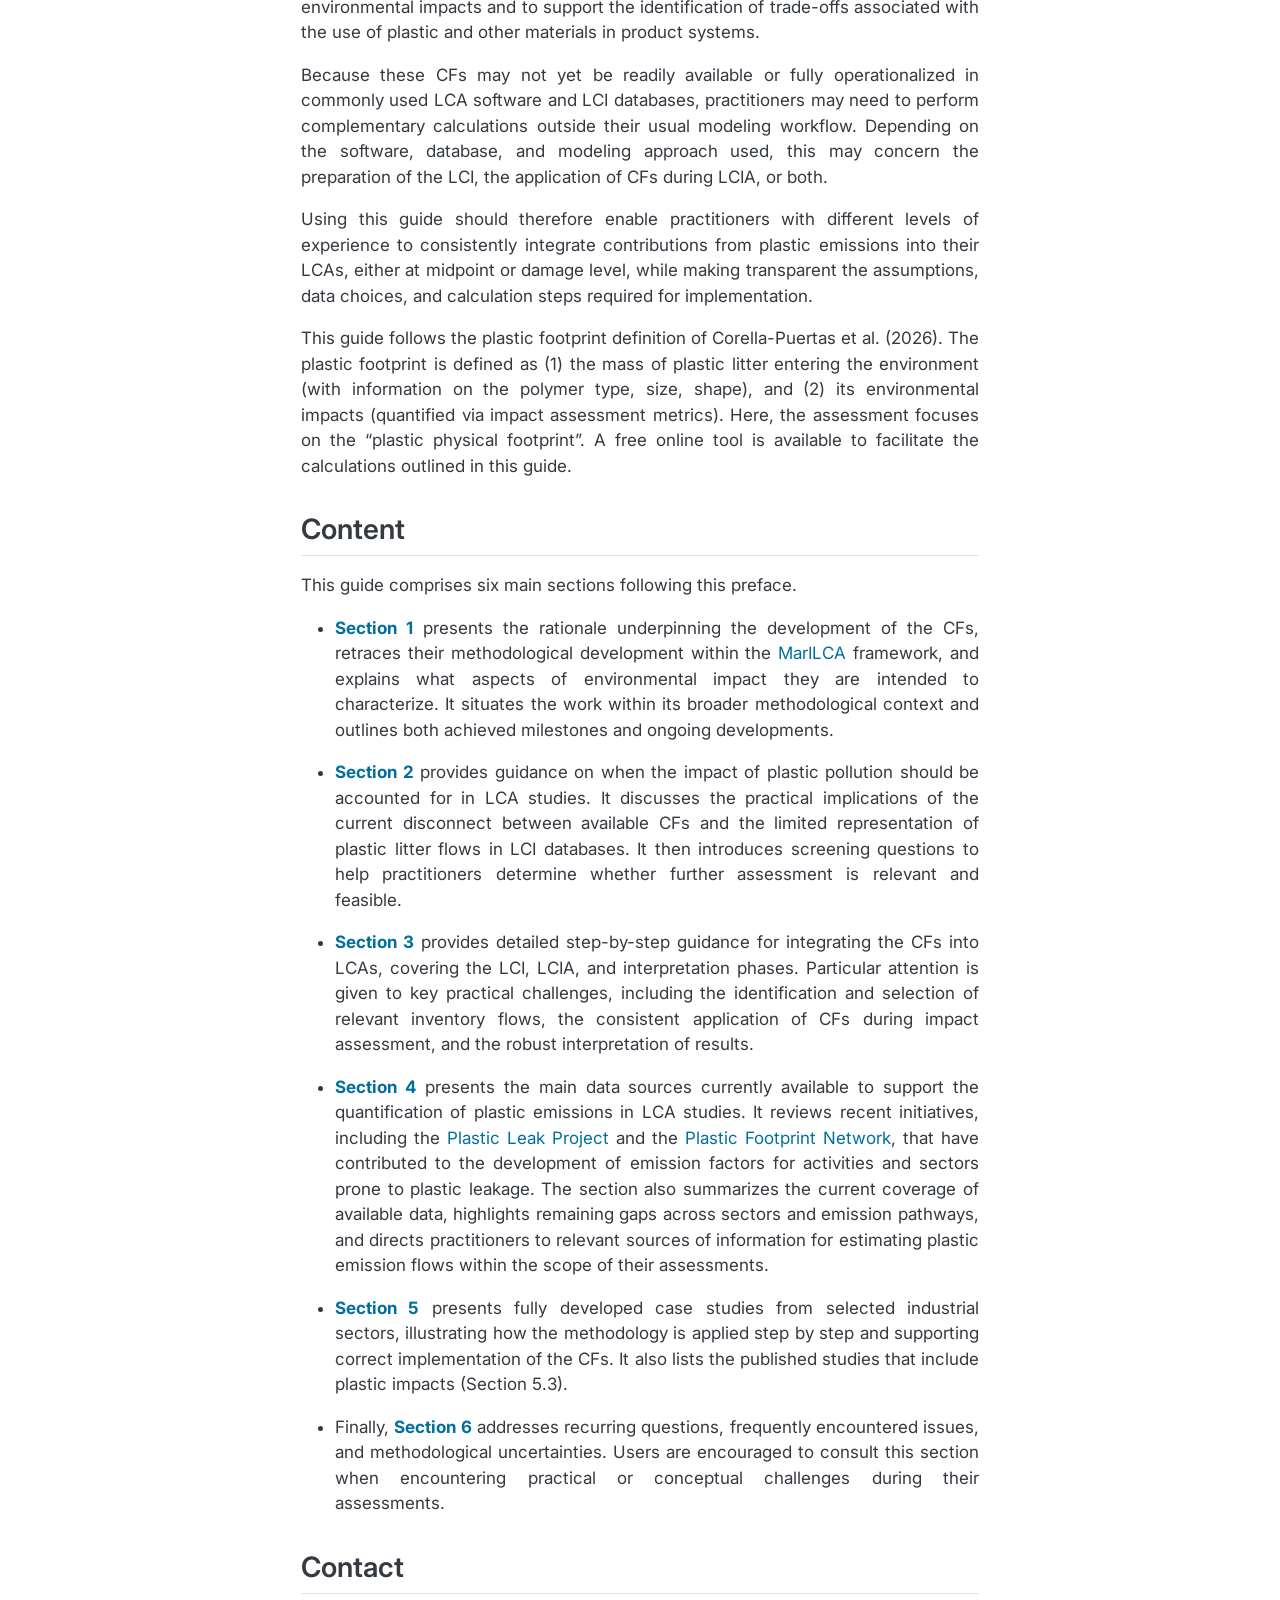
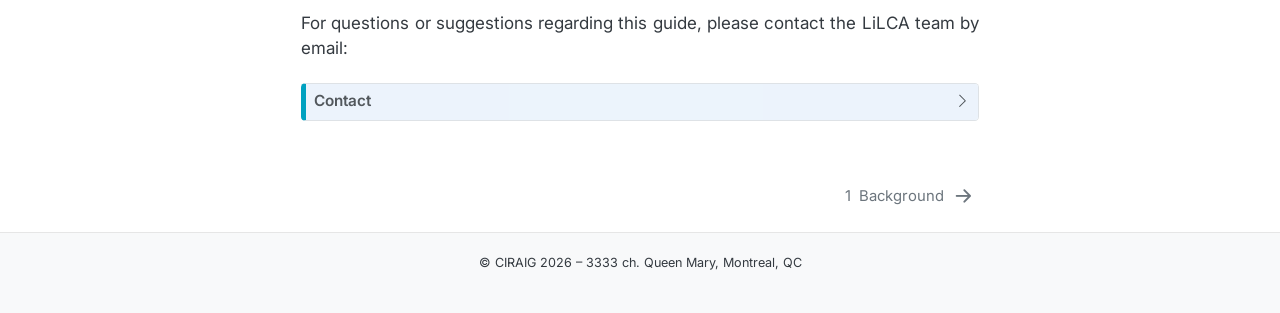
==== commit c272de43: "update section 3" ====
--- a/docs/index.html
+++ b/docs/index.html
@@ -140,7 +140,7 @@
         <li class="sidebar-item">
   <div class="sidebar-item-container"> 
   <a href="./03_applying-cfs-in-lca.html" class="sidebar-item-text sidebar-link">
- <span class="menu-text"><span class="chapter-number">3</span>&nbsp; <span class="chapter-title">Using CFs to assess potential biodiversity impacts of plastic emissions in your LCAs</span></span></a>
+ <span class="menu-text"><span class="chapter-number">3</span>&nbsp; <span class="chapter-title">How to assess potential biodiversity impacts of plastic emissions in LCAs</span></span></a>
   </div>
 </li>
         <li class="sidebar-item">
@@ -232,7 +232,7 @@
 <div class="callout-body-container callout-body">
 <p>This guide is accompanied by the <strong>LiLCA Plastic Footprint Tool</strong>, which applies the methods described here to calculate the plastic footprint of a product or system.</p>
 <p><a href="./resources/figures/lilca_logo_tool.png" class="lightbox" data-gallery="quarto-lightbox-gallery-1"><img src="./resources/figures/lilca_logo_tool.png" class="img-fluid" style="width:30.0%"></a></p>
-<p>Access the tool: <a href="https://ciraig.github.io/marilca-practitioner-guide/" target="_blank">LiLCA Plastic Footprint Tool</a></p>
+<p>Access the tool: <a href="https://lilca-plastic-footprint-tool.streamlit.app/" target="_blank">LiLCA Plastic Footprint Tool</a></p>
 </div>
 </div>
 <section id="objective" class="level2 unnumbered">
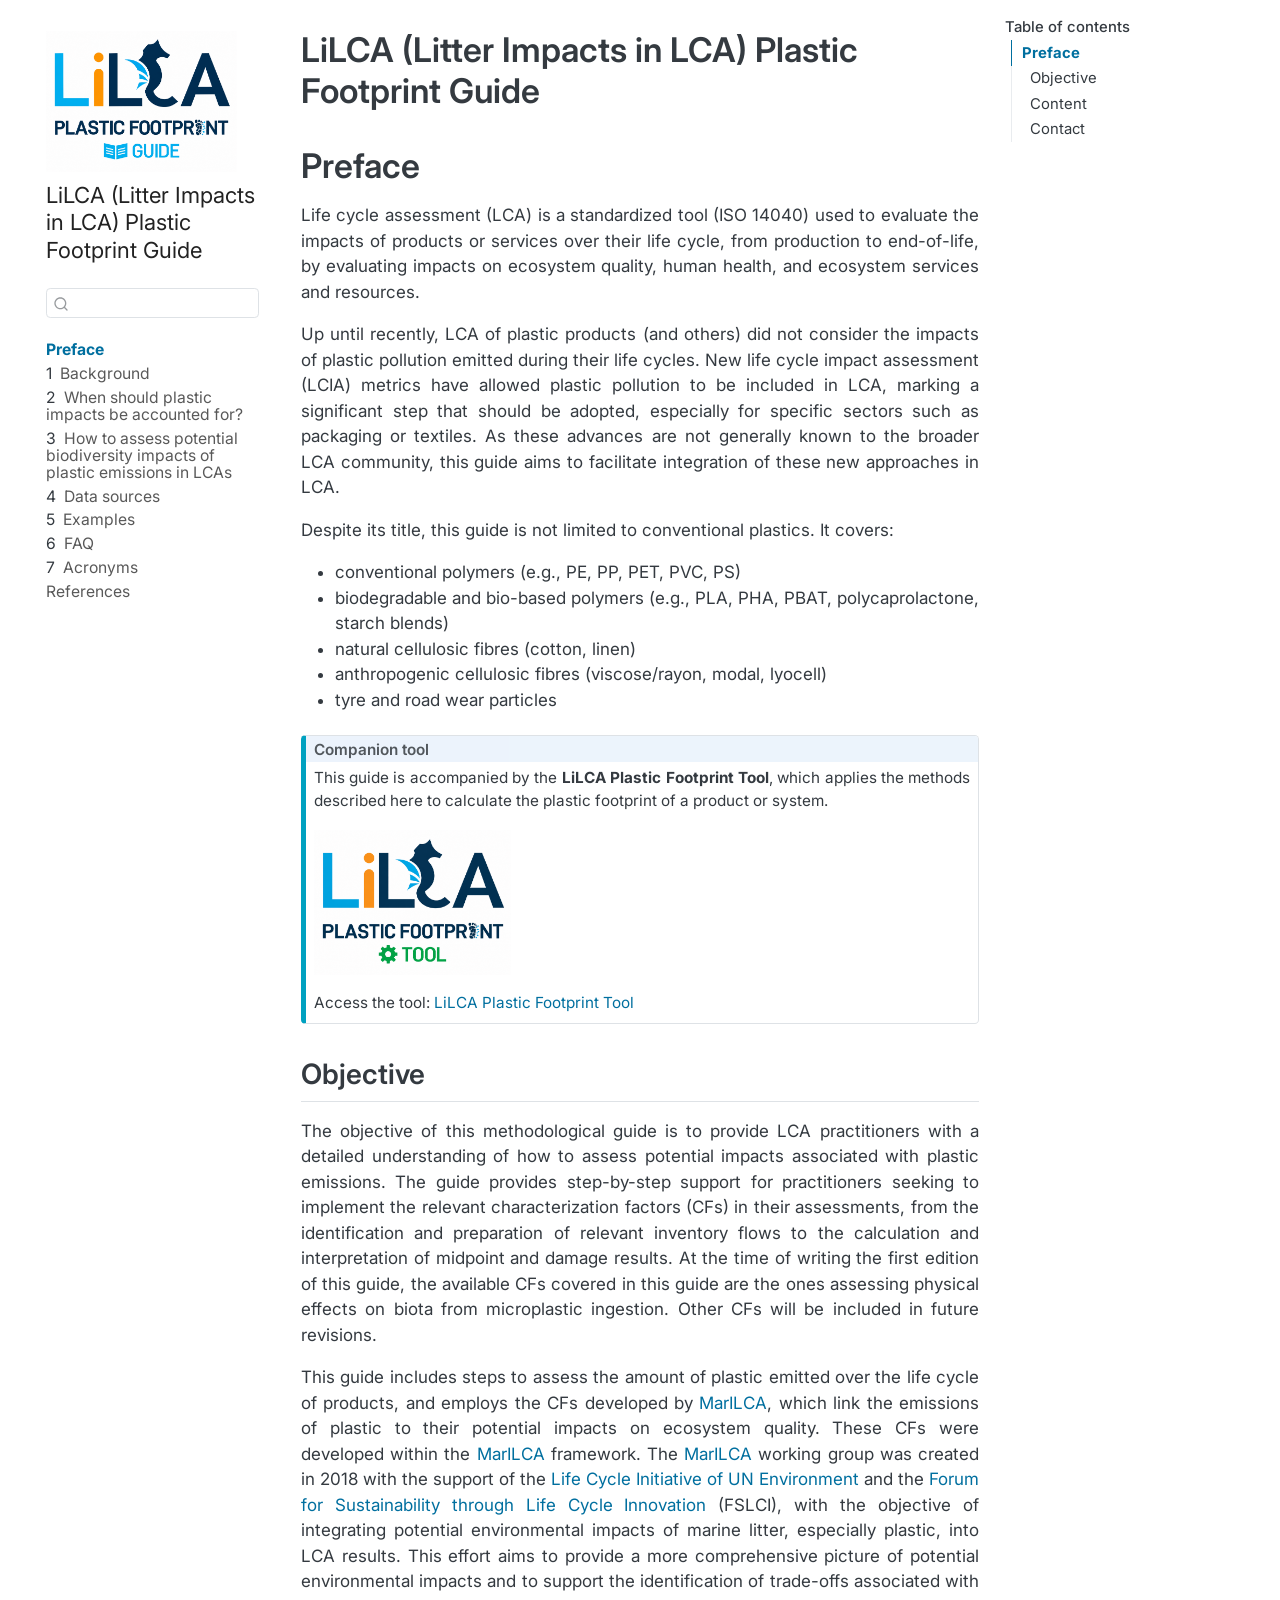
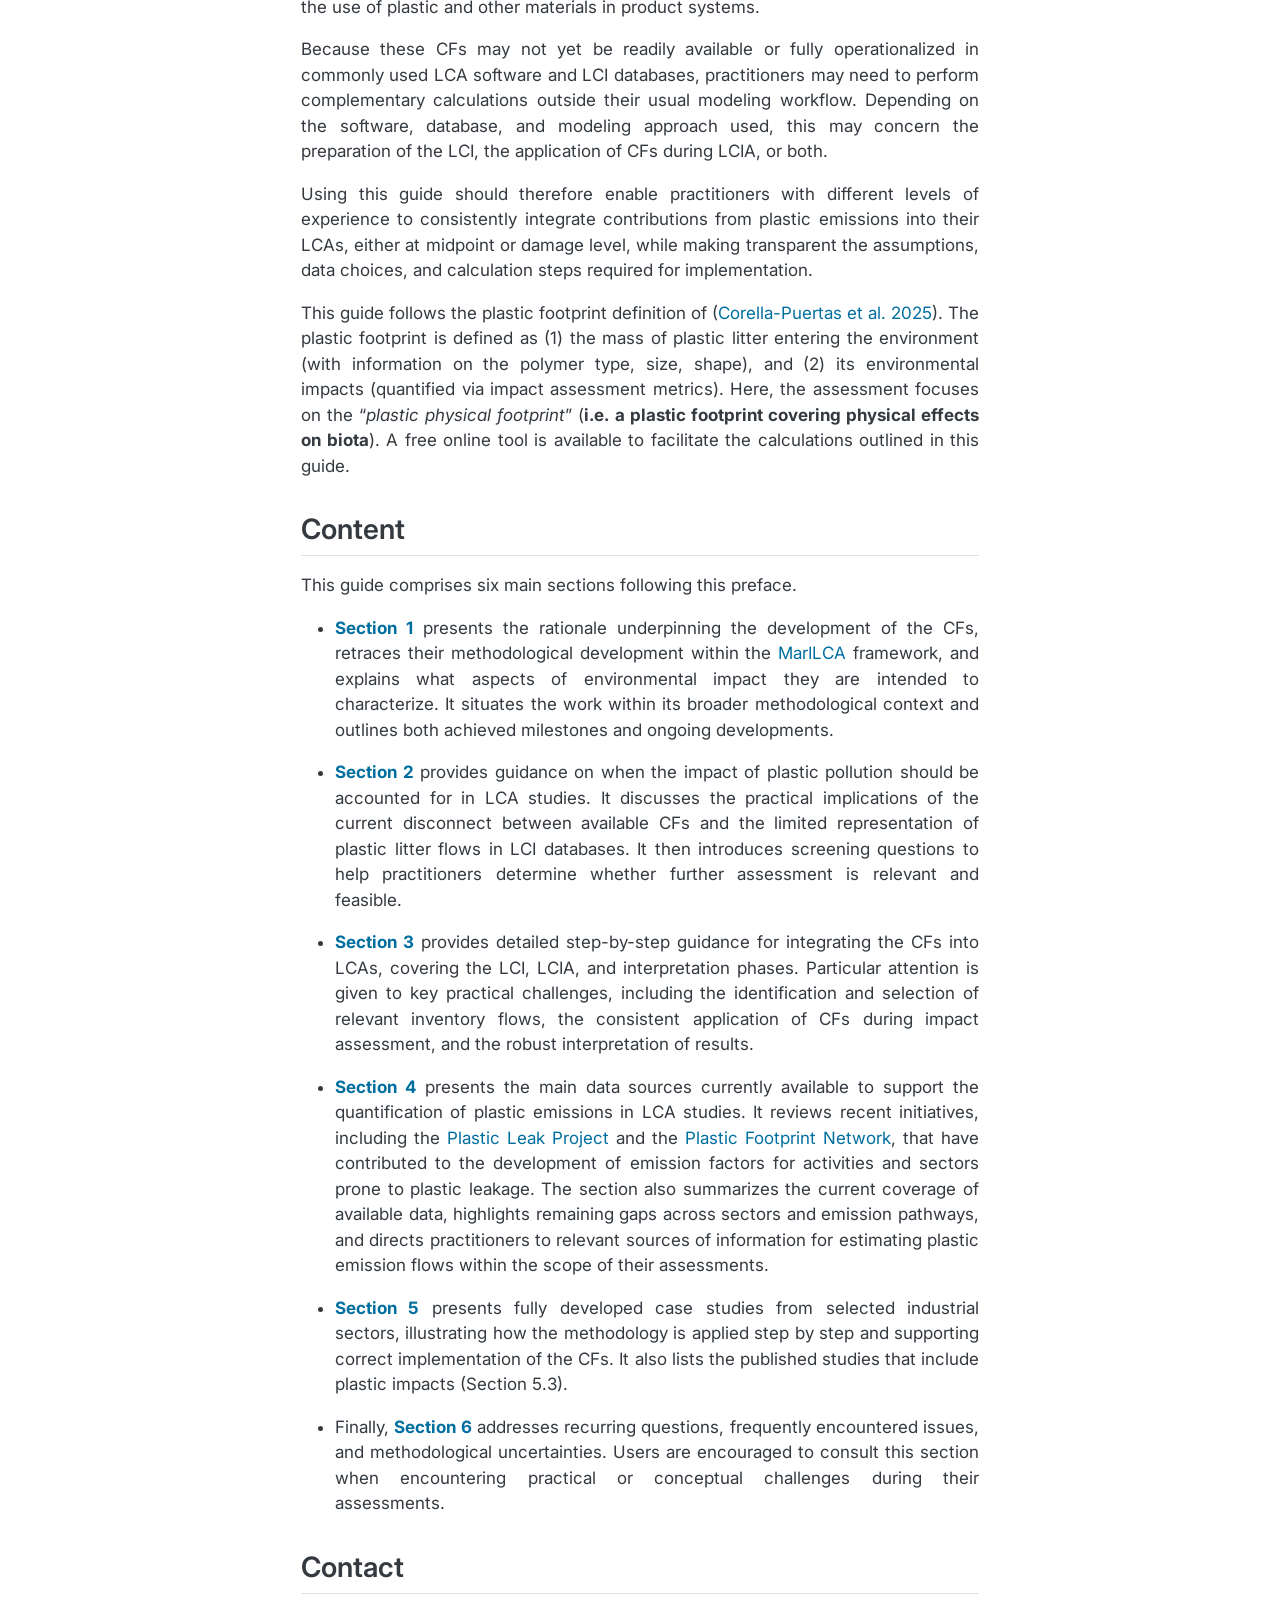
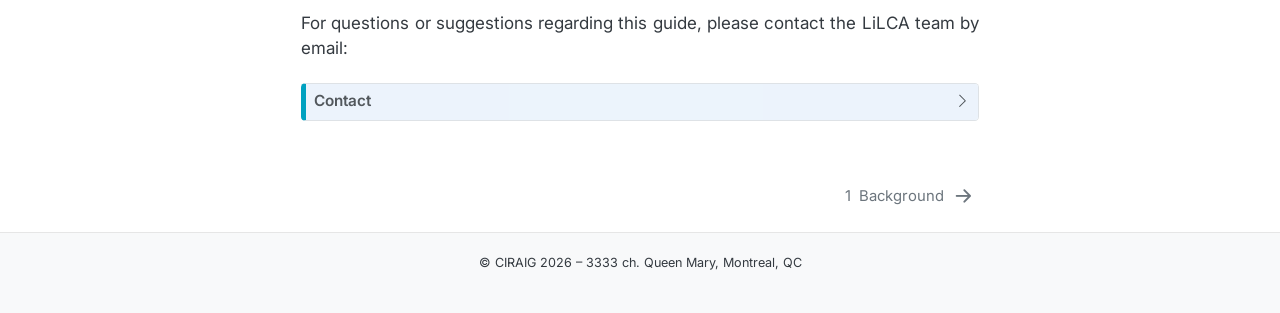
==== commit f8773f70: "Address comments from ECP" ====
--- a/docs/index.html
+++ b/docs/index.html
@@ -23,7 +23,26 @@
   margin: 0 0.8em 0.2em -1em; /* quarto-specific, see https://github.com/quarto-dev/quarto-cli/issues/4556 */ 
   vertical-align: middle;
 }
-</style>
+/* CSS for citations */
+div.csl-bib-body { }
+div.csl-entry {
+  clear: both;
+}
+.hanging-indent div.csl-entry {
+  margin-left:2em;
+  text-indent:-2em;
+}
+div.csl-left-margin {
+  min-width:2em;
+  float:left;
+}
+div.csl-right-inline {
+  margin-left:2em;
+  padding-left:1em;
+}
+div.csl-indent {
+  margin-left: 2em;
+}</style>
 
 
 <script src="libs/quarto-nav/quarto-nav.js"></script>
@@ -163,6 +182,12 @@
 </li>
         <li class="sidebar-item">
   <div class="sidebar-item-container"> 
+  <a href="./07_acronyms.html" class="sidebar-item-text sidebar-link">
+ <span class="menu-text"><span class="chapter-number">7</span>&nbsp; <span class="chapter-title">Acronyms</span></span></a>
+  </div>
+</li>
+        <li class="sidebar-item">
+  <div class="sidebar-item-container"> 
   <a href="./references.html" class="sidebar-item-text sidebar-link">
  <span class="menu-text">References</span></a>
   </div>
@@ -214,10 +239,10 @@
 <p>Up until recently, LCA of plastic products (and others) did not consider the impacts of plastic pollution emitted during their life cycles. New life cycle impact assessment (LCIA) metrics have allowed plastic pollution to be included in LCA, marking a significant step that should be adopted, especially for specific sectors such as packaging or textiles. As these advances are not generally known to the broader LCA community, this guide aims to facilitate integration of these new approaches in LCA.</p>
 <p>Despite its title, this guide is not limited to conventional plastics. It covers:</p>
 <ul>
-<li>conventional polymers (e.g., polyethylene, polypropylene, PET, PVC, polystyrene)</li>
+<li>conventional polymers (e.g., PE, PP, PET, PVC, PS)</li>
 <li>biodegradable and bio-based polymers (e.g., PLA, PHA, PBAT, polycaprolactone, starch blends)</li>
 <li>natural cellulosic fibres (cotton, linen)</li>
-<li>man-made cellulosic fibres (viscose/rayon, modal, lyocell)</li>
+<li>anthropogenic cellulosic fibres (viscose/rayon, modal, lyocell)</li>
 <li>tyre and road wear particles</li>
 </ul>
 <div class="callout callout-style-default callout-note no-icon callout-titled">
@@ -241,7 +266,7 @@
 <p>This guide includes steps to assess the amount of plastic emitted over the life cycle of products, and employs the CFs developed by <a href="https://marilca.org/" target="_blank">MarILCA</a>, which link the emissions of plastic to their potential impacts on ecosystem quality. These CFs were developed within the <a href="https://marilca.org/" target="_blank">MarILCA</a> framework. The <a href="https://marilca.org/" target="_blank">MarILCA</a> working group was created in 2018 with the support of the <a href="https://www.lifecycleinitiative.org/" target="_blank">Life Cycle Initiative of UN Environment</a> and the <a href="https://fslci.org/" target="_blank">Forum for Sustainability through Life Cycle Innovation</a> (FSLCI), with the objective of integrating potential environmental impacts of marine litter, especially plastic, into LCA results. This effort aims to provide a more comprehensive picture of potential environmental impacts and to support the identification of trade-offs associated with the use of plastic and other materials in product systems.</p>
 <p>Because these CFs may not yet be readily available or fully operationalized in commonly used LCA software and LCI databases, practitioners may need to perform complementary calculations outside their usual modeling workflow. Depending on the software, database, and modeling approach used, this may concern the preparation of the LCI, the application of CFs during LCIA, or both.</p>
 <p>Using this guide should therefore enable practitioners with different levels of experience to consistently integrate contributions from plastic emissions into their LCAs, either at midpoint or damage level, while making transparent the assumptions, data choices, and calculation steps required for implementation.</p>
-<p>This guide follows the plastic footprint definition of Corella-Puertas et al.&nbsp;(2026). The plastic footprint is defined as (1) the mass of plastic litter entering the environment (with information on the polymer type, size, shape), and (2) its environmental impacts (quantified via impact assessment metrics). Here, the assessment focuses on the “plastic physical footprint”. A free online tool is available to facilitate the calculations outlined in this guide.</p>
+<p>This guide follows the plastic footprint definition of <span class="citation" data-cites="corella-puertas2025">(<a href="references.html#ref-corella-puertas2025" role="doc-biblioref">Corella-Puertas et al. 2025</a>)</span>. The plastic footprint is defined as (1) the mass of plastic litter entering the environment (with information on the polymer type, size, shape), and (2) its environmental impacts (quantified via impact assessment metrics). Here, the assessment focuses on the “<em>plastic physical footprint</em>” (<strong>i.e.&nbsp;a plastic footprint covering physical effects on biota</strong>). A free online tool is available to facilitate the calculations outlined in this guide.</p>
 </section>
 <section id="content" class="level2 unnumbered">
 <h2 class="unnumbered anchored" data-anchor-id="content">Content</h2>
@@ -276,6 +301,11 @@
 </div>
 
 
+<div id="refs" class="references csl-bib-body hanging-indent" role="list" style="display: none">
+<div id="ref-corella-puertas2025" class="csl-entry" role="listitem">
+Corella-Puertas, Elena, Nadim Saadi, Martina Gallato, Magnus Fröhling, and Anne-Marie Boulay. 2025. <span>“Plastic Footprint: Definition and Operationalization.”</span> 284284. <a href="https://www.lcm2025.org/proceeding.pdf#page=284">https://www.lcm2025.org/proceeding.pdf#page=284</a>.
+</div>
+</div>
 </section>
 </section>
 
